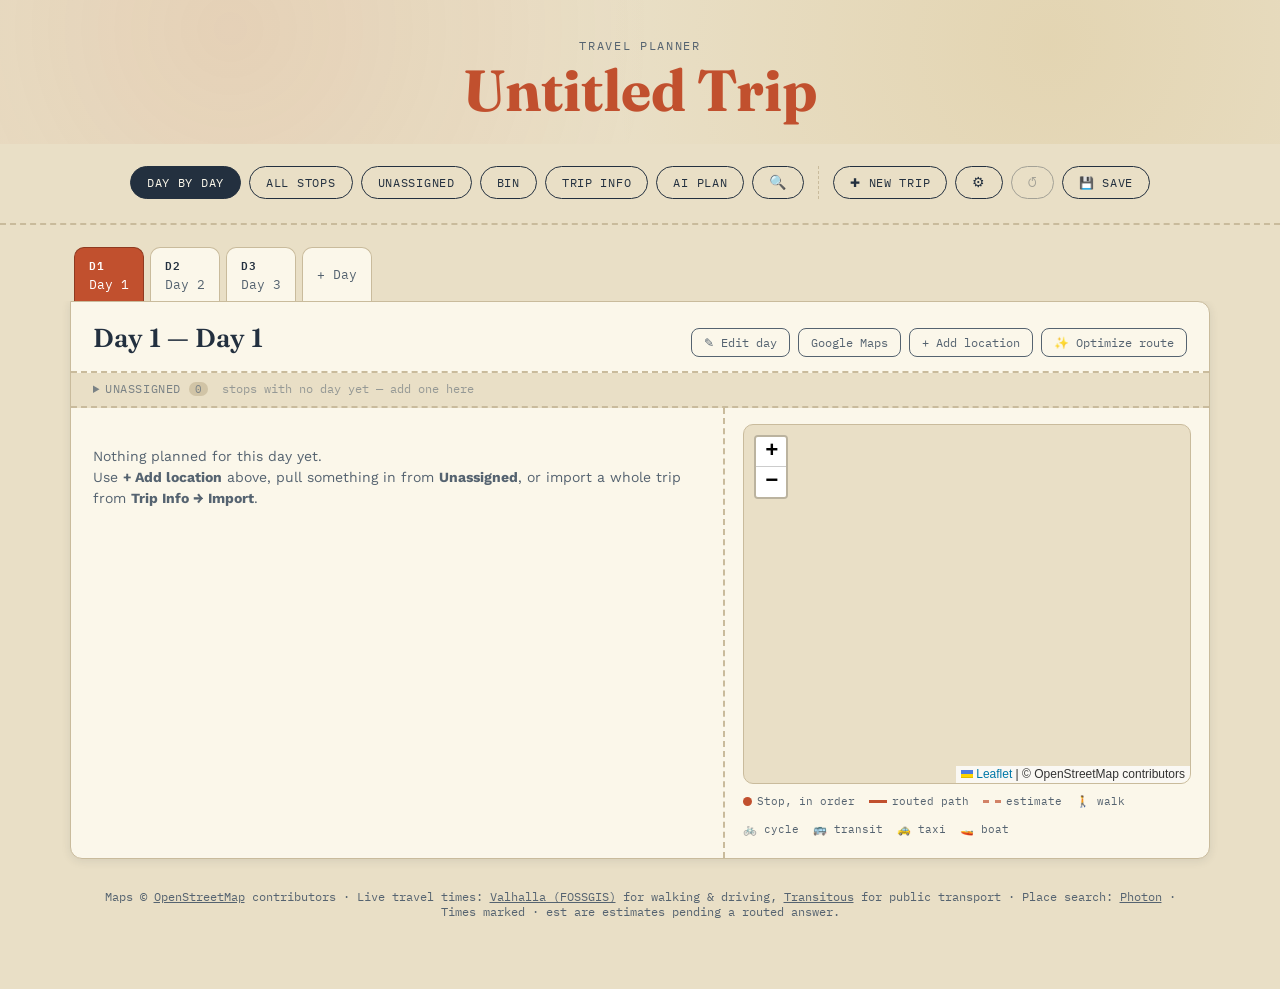
==== index.html @ 4baafd1c "Float Save and close over the form instead of in a bar of their own A header row cost ~65px of a pho" ====
<!DOCTYPE html>
<html lang="en" data-theme="parchment">
<head>
<meta charset="UTF-8">
<meta name="viewport" content="width=device-width, initial-scale=1.0, viewport-fit=cover">
<title>Travel Planner</title>
<link rel="preconnect" href="https://fonts.googleapis.com">
<link rel="preconnect" href="https://fonts.gstatic.com" crossorigin>
<!-- Opening a share link runs three round-trips in sequence before the trip
     can be drawn — the Firebase SDK modules, anonymous sign-in, then the
     first snapshot. Warming the handshakes shortens all three. -->
<link rel="preconnect" href="https://www.gstatic.com" crossorigin>
<link rel="preconnect" href="https://identitytoolkit.googleapis.com" crossorigin>
<link rel="preconnect" href="https://firestore.googleapis.com" crossorigin>
<link href="https://fonts.googleapis.com/css2?family=Fraunces:opsz,wght@9..144,400;9..144,600;9..144,700&family=Work+Sans:wght@400;500;600&family=IBM+Plex+Mono:wght@400;500&display=swap" rel="stylesheet">
<link rel="stylesheet" href="vendor/leaflet/leaflet.css" />
<link rel="stylesheet" href="css/main.css" />
<script src="vendor/leaflet/leaflet.js"></script>
</head>
<body>

<header class="hero">
  <div class="eyebrow">Travel Planner</div>
  <h1 class="title" id="trip-title" title="Click to edit trip settings"></h1>
  <p class="hero-sub" id="trip-subtitle"></p>
  <div class="hero-hotels" id="hero-hotels"></div>
</header>

<!-- Navigation lives OUTSIDE the hero: position:sticky can't escape its
     parent, so inside the header the mobile bar could only ever stick for
     the hero's bottom padding. Out here it sticks for real.
     Desktop: one row — view tabs, then a quieter icon-only actions cluster.
     Mobile: .tl-views becomes a fixed bottom tab bar (Days/Stops/Search/
     Info/More), .tl-actions a slim sticky top bar. Bin, Unassigned and
     AI Plan fold into the More sheet via the mnav-* proxy buttons.
     save-share-btn and cloud-chip keep plain text nodes — renderCloudUI
     rewrites their textContent, so they must never gain child spans. -->
<div class="toplinks">
  <nav class="tl-views" aria-label="Views">
    <button id="btn-view-days" class="active"><span class="ico" aria-hidden="true">🗓</span><span class="lbl">Day by Day</span><span class="lbl-s">Days</span></button>
    <button id="btn-view-all"><span class="ico" aria-hidden="true">📍</span><span class="lbl">All Stops</span><span class="lbl-s">Stops</span></button>
    <button id="btn-view-optional" class="ovf">Unassigned</button>
    <button id="btn-view-bin" class="ovf">Bin</button>
    <button id="btn-view-info"><span class="ico" aria-hidden="true">ℹ️</span><span class="lbl">Trip Info</span><span class="lbl-s">Info</span></button>
    <button id="btn-view-ai" class="ovf">AI Plan</button>
    <button id="btn-search" title="Search the itinerary (press /)"><span class="ico" aria-hidden="true">🔍</span><span class="lbl">Search</span><span class="lbl-s">Search</span></button>
    <button id="btn-more" aria-expanded="false" aria-controls="more-sheet" title="More"><span class="ico" aria-hidden="true">⋯</span><span class="lbl-s">More</span></button>
  </nav>
  <div class="tl-actions">
    <button id="btn-new-trip" title="Open a blank trip in a new tab — this one stays exactly as it is">✚ New trip</button>
    <button id="btn-settings" title="Trip settings"><span class="ico" aria-hidden="true">⚙</span><span class="lbl">Settings</span></button>
    <button id="undo-btn" title="Undo last change" disabled><span class="ico" aria-hidden="true">↺</span><span class="lbl">Undo</span></button>
    <button id="save-share-btn" title="Save this trip to the cloud and get a shareable link">💾 Save</button>
    <button id="cloud-chip" class="hidden" title="Sync status — opens Trip Info">● Shared</button>
  </div>
</div>

<!-- Mobile "More" sheet: proxy rows for the views folded out of the bottom
     bar. Rows just call setView; active state comes from html[data-view]. -->
<div id="more-sheet" hidden>
  <div class="sheet-backdrop" id="more-backdrop"></div>
  <div class="sheet-panel" role="group" aria-label="More views">
    <button id="mnav-optional">🎒 Unassigned</button>
    <button id="mnav-bin">🗑 Bin</button>
    <button id="mnav-ai">✨ AI Plan</button>
    <button id="mnav-new-trip" class="sheet-divider" title="Open a blank trip in a new tab — this one stays exactly as it is">✚ New trip</button>
  </div>
</div>

<div class="wrap">

  <!-- Stands in for the itinerary while a share link's trip is still coming
       down from Firestore (see app.js). Without it the page would spend that
       time showing a blank "Untitled Trip", which reads as a broken link
       rather than as loading. -->
  <div id="trip-loading" role="status" aria-live="polite">
    <span class="spin" aria-hidden="true">◌</span>
    <span>Opening the shared trip…</span>
  </div>

  <section id="view-days">
    <!-- The strip scrolls sideways when a trip outgrows the row. The native
         scrollbar is hidden and replaced by the two arrows + edge fades, which
         only appear (see .can-prev/.can-next) when there is more to reach. -->
    <div class="daytabs-wrap" id="daytabs-wrap">
      <button type="button" class="daytabs-nav prev" id="daytabs-prev" aria-label="Show earlier days" tabindex="-1">‹</button>
      <div class="daytabs" id="daytabs"></div>
      <button type="button" class="daytabs-nav next" id="daytabs-next" aria-label="Show later days" tabindex="-1">›</button>
    </div>
    <div class="daypanel" id="daypanel"></div>
  </section>

  <section id="view-all" class="hidden">
    <div class="daypanel viewpanel">
      <div class="daypanel-head">
        <h2>All Stops</h2>
        <div class="group-controls">
          <label class="group-label">Plan as
            <input type="number" id="group-days" min="1" max="60" value="3"> days
          </label>
          <label class="group-label check"><input type="checkbox" id="group-include-optional"> include Unassigned</label>
          <button class="reset-btn" id="group-btn" title="Group stops by proximity and what realistically fits each day, then preview the result before accepting">✨ Auto-plan</button>
          <button class="reset-btn" id="map-preview-btn" title="See every day's current route on a mini map, side by side">🗺 Day maps</button>
          <button class="reset-btn" id="all-add-btn">+ Add location</button>
        </div>
      </div>
      <div id="all-list" class="bin-list"></div>
    </div>
  </section>

  <section id="view-optional" class="hidden">
    <div class="daypanel viewpanel">
      <div class="daypanel-head">
        <h2>Unassigned</h2>
        <span class="head-hint">Stops with no day yet — drag or add them where they fit</span>
        <button class="reset-btn" id="add-optional-btn">+ Add unassigned stop</button>
      </div>
      <div id="optional-list" class="bin-list"></div>
    </div>
  </section>

  <section id="view-bin" class="hidden">
    <div class="daypanel viewpanel">
      <div class="daypanel-head"><h2>Bin</h2></div>
      <div id="bin-list" class="bin-list"></div>
    </div>
  </section>

  <section id="view-info" class="hidden">
    <div class="daypanel viewpanel">
      <div class="daypanel-head"><h2>Trip Info</h2></div>
      <div class="infogrid" id="infogrid"></div>
    </div>
  </section>

  <section id="view-ai" class="hidden">
    <div class="daypanel viewpanel">
      <div class="daypanel-head">
        <h2>AI Plan</h2>
        <span class="head-hint">Have an AI write or rework the trip, then import it — and export what you have</span>
      </div>
      <div class="infogrid" id="aigrid"></div>
    </div>
  </section>

  <footer id="page-footer"></footer>
</div>

<!-- Location detail modal -->
<div class="modal-overlay" id="modal-overlay">
  <div class="modal-box" id="modal-box">
    <button class="modal-close" id="modal-close" aria-label="Close">✕</button>
    <div class="modal-photo" id="modal-photo"></div>
    <div class="modal-content">
      <div class="modal-time-row" id="modal-time-row"></div>
      <h3 class="modal-title" id="modal-title"></h3>
      <div class="modal-tags" id="modal-tags"></div>
      <!-- What you came here to do sits in reach, under the title — the
           description reads below it. Labels and icons are filled in by
           openModal / paintModalDone / paintModalHide. -->
      <div class="modal-actions">
        <button class="reset-btn ico-btn" id="modal-done" aria-pressed="false"></button>
        <button class="reset-btn ico-btn" id="modal-hide" aria-pressed="false"></button>
        <button class="reset-btn ico-btn" id="modal-edit"></button>
        <button class="reset-btn ico-btn" id="modal-bin"></button>
      </div>
      <p class="modal-text" id="modal-text"></p>
      <label class="modal-notes-label" for="modal-notes">Notes</label>
      <textarea id="modal-notes" class="modal-notes" rows="3" placeholder="Quick notes for this stop — booking refs, must-try dishes, who wanted to come here…"></textarea>
    </div>
  </div>
</div>

<!-- Add / edit location modal -->
<div class="modal-overlay" id="add-location-overlay">
  <div class="modal-box">
    <!-- Save rides at the top with the close button rather than at the foot of
         a long form: on a phone the form scrolls well past a screen, and the
         way out shouldn't be one of them. The pair floats over the fields
         rather than sitting in a bar, which would cost a strip of screen the
         form needs. The `form` attribute keeps it a real submit button for the
         form below it, Enter-to-submit included. -->
    <div class="modal-float-actions">
      <button type="submit" form="add-location-form" class="reset-btn" id="al-submit">Add</button>
      <button class="modal-close" id="add-location-close" aria-label="Close">✕</button>
    </div>
    <div class="modal-content">
      <h3 class="modal-title" id="al-heading">Add a location</h3>
      <form id="add-location-form" class="add-location-form">
        <input type="hidden" id="al-editing" value="">
        <label>Name<input type="text" id="al-name" required></label>
        <label>Day<select id="al-day"></select></label>
        <label>Category<select id="al-cat"></select></label>
        <label>Duration (minutes)<input type="number" id="al-dur" value="60" min="5" step="5" required></label>
        <label>Fixed start time (optional — flight landing, train departure, timed entry)<input type="time" id="al-fixed"></label>
        <p class="al-coords-status" id="al-coords-status">No coordinates yet — pick a search suggestion above, or <button type="button" class="linklike" id="al-coords-toggle">enter them manually</button>.</p>
        <div id="al-coords-wrap" class="hidden">
          <div class="al-coords">
            <label>Latitude<input type="text" id="al-lat" placeholder="e.g. 41.8986"></label>
            <label>Longitude<input type="text" id="al-lng" placeholder="e.g. 12.4769"></label>
          </div>
          <p class="al-hint">Right-click a spot on any online map and copy the coordinates. Without them the stop still works, but won't appear on the map or in travel times.</p>
        </div>
        <div id="al-end-wrap" class="hidden">
          <label>Ends at (search)<input type="text" id="al-end-search" placeholder="Search the arrival station / end point…"></label>
          <div class="al-coords">
            <label>End latitude<input type="text" id="al-endlat"></label>
            <label>End longitude<input type="text" id="al-endlng"></label>
          </div>
          <p class="al-hint">A hike, train, flight or boat can run point-to-point: the main location is where it departs
            (trailhead, station, airport), this is where it arrives. The commute to the departure point is computed like
            any other leg, the duration is the leg itself, and the day continues from here. Leave blank when only one
            point matters (a loop walk, the flight in on arrival day).</p>
        </div>
        <label>Short description<textarea id="al-desc" rows="2"></textarea></label>
        <label>Longer history/trivia (shown in the popup)<textarea id="al-detail" rows="3"></textarea></label>
        <label>Notes<textarea id="al-notes" rows="2"></textarea></label>
        <label>Photo URL<input type="text" id="al-img" placeholder="https://…"></label>
        <p class="al-hint">A direct link to an image file. A Wikimedia Commons <i>File:</i> page link works too — it's converted automatically. If a photo can't be loaded, the stop just shows its category icon.</p>
        <label>Tags (comma-separated)<input type="text" id="al-tags" placeholder="e.g. rainy-day, with kids"></label>
      </form>
    </div>
  </div>
</div>

<!-- Day edit modal -->
<div class="modal-overlay" id="day-edit-overlay">
  <div class="modal-box">
    <button class="modal-close" id="day-edit-close" aria-label="Close">✕</button>
    <div class="modal-content">
      <h3 class="modal-title">Edit day</h3>
      <form id="day-edit-form" class="add-location-form">
        <input type="hidden" id="de-index" value="">
        <label>Title<input type="text" id="de-title" required></label>
        <label>Start time<input type="time" id="de-start" required></label>
        <label>Start hotel — where the day begins<select id="de-start-hotel"></select></label>
        <label>End hotel — where this night is spent<select id="de-end-hotel"></select></label>
        <p class="al-hint">Most days start and end at the same hotel. An arrival day often has no start hotel, a
          departure day no end hotel, and a hotel-change day one of each — the schedule adds the travel legs to match.</p>
        <label>Day colour</label>
        <div class="day-color-row" id="de-color-row" role="radiogroup" aria-label="Day colour"></div>
        <p class="al-hint">Give days in different cities or areas their own colour — the day's tab, pins, routes and highlights all follow it.</p>
        <label>Position in the trip</label>
        <div class="cloud-btn-row">
          <button type="button" class="reset-btn" id="de-earlier">← Move earlier</button>
          <button type="button" class="reset-btn" id="de-later">Move later →</button>
        </div>
        <p class="al-hint">Days can also be dragged straight into place on the Day by Day tab strip.</p>
        <button type="submit" class="reset-btn">Save day</button>
        <button type="button" class="reset-btn danger" id="de-delete">Delete this day (stops go to the bin)</button>
      </form>
    </div>
  </div>
</div>

<!-- Hotel edit modal -->
<div class="modal-overlay" id="hotel-edit-overlay">
  <div class="modal-box">
    <button class="modal-close" id="hotel-edit-close" aria-label="Close">✕</button>
    <div class="modal-content">
      <h3 class="modal-title" id="he-heading">Add a hotel</h3>
      <form id="hotel-edit-form" class="add-location-form">
        <input type="hidden" id="he-editing" value="">
        <label>Name<input type="text" id="he-name" required></label>
        <div class="al-coords">
          <label>Latitude<input type="text" id="he-lat" placeholder="e.g. 41.9053"></label>
          <label>Longitude<input type="text" id="he-lng" placeholder="e.g. 12.4886"></label>
        </div>
        <label>Getting to/from it
          <select id="he-mode">
            <option value="walk">Normal (walk / street network)</option>
            <option value="boat">Boat shuttle only (island resort etc.)</option>
          </select>
        </label>
        <label>Photo URL<input type="text" id="he-img" placeholder="https://…"></label>
        <label>Description<textarea id="he-desc" rows="2"></textarea></label>
        <button type="submit" class="reset-btn">Save hotel</button>
      </form>
    </div>
  </div>
</div>

<!-- Day-maps preview modal: auto-plan proposals and current-route previews -->
<div class="modal-overlay" id="auto-plan-overlay">
  <div class="modal-box ap-box">
    <button class="modal-close" id="auto-plan-close" aria-label="Close">✕</button>
    <div class="modal-content">
      <h3 class="modal-title" id="ap-title">Auto-plan preview</h3>
      <p class="ap-sub" id="ap-sub"></p>
      <div id="ap-days" class="ap-days"></div>
      <div class="modal-actions ap-actions">
        <button class="reset-btn" id="ap-accept">✓ Accept this plan</button>
        <button class="reset-btn" id="ap-cancel">Keep my current plan</button>
      </div>
    </div>
  </div>
</div>

<!-- Google Maps route picker: choose which of the day's points to navigate between -->
<div class="modal-overlay" id="gmaps-overlay">
  <div class="modal-box">
    <button class="modal-close" id="gmaps-close" aria-label="Close">✕</button>
    <div class="modal-content">
      <h3 class="modal-title" id="gmaps-heading">Open in Google Maps</h3>
      <p class="ap-sub">Tick the stops to navigate between — they're used in the order shown.</p>
      <div class="gmaps-tools">
        <button type="button" class="reset-btn" id="gmaps-all">☑ Select all</button>
        <button type="button" class="reset-btn" id="gmaps-none">☐ Select none</button>
        <span class="gmaps-count" id="gmaps-count"></span>
      </div>
      <div id="gmaps-list" class="gmaps-list"></div>
      <p class="al-hint" id="gmaps-note"></p>
      <div class="modal-actions">
        <button class="reset-btn" id="gmaps-open">Open in Google Maps</button>
      </div>
    </div>
  </div>
</div>

<!-- Offline export modal: build the take-it-with-you HTML file -->
<div class="modal-overlay" id="offline-overlay">
  <div class="modal-box">
    <button class="modal-close" id="offline-close" aria-label="Close">✕</button>
    <div class="modal-content">
      <h3 class="modal-title">Take this trip offline</h3>
      <p class="ap-sub">One HTML file holding the whole itinerary — every day, time, travel leg, note, photo and
        coordinate, plus a route sketch per day. It loads nothing from the internet, so it opens on a phone in a
        plane, a tunnel, or a country where the data is switched off.</p>
      <div class="off-opts" id="off-opts">
        <label class="off-opt"><input type="checkbox" id="off-photos" checked>
          <span><b>Include photos</b><span class="al-hint">Downloaded and packed into the file, shrunk to phone
            size. Makes it much bigger, and needs a connection right now. Without this, photos only show when
            you have signal.</span></span></label>
        <label class="off-opt"><input type="checkbox" id="off-maps" checked>
          <span><b>Include route sketches</b><span class="al-hint">A small tile-free map per day — your routes and
            numbered stops, drawn from the plan itself.</span></span></label>
        <label class="off-opt" id="off-optional-row"><input type="checkbox" id="off-optional" checked>
          <span><b>Include unassigned stops</b><span class="al-hint">The ideas with no day of their own.</span></span></label>
        <label class="off-opt hidden" id="off-link-row"><input type="checkbox" id="off-link" checked>
          <span><b>Link back to the live plan</b><span class="al-hint">Adds this trip's share link to the file's
            footer. Anyone you send the file to can then edit the live trip.</span></span></label>
      </div>
      <p class="off-status" id="off-status"></p>
      <div class="modal-actions">
        <button class="reset-btn" id="off-build">⬇ Build the offline copy</button>
      </div>
      <p class="al-hint">Keep it on the phone: iPhone → open once in Safari, then Share → Add to Home Screen (or
        leave it in Files). Android → keep it in Downloads and open with Chrome. It can be messaged or airdropped
        to whoever is travelling with you — it needs nothing else to work.</p>
    </div>
  </div>
</div>

<!-- Search modal -->
<div class="modal-overlay" id="search-overlay">
  <div class="modal-box search-box">
    <button class="modal-close" id="search-close" aria-label="Close">✕</button>
    <div class="modal-content">
      <h3 class="modal-title">Search the itinerary</h3>
      <input type="text" id="search-input" class="search-input" placeholder="Name, description, notes, tags…" autocomplete="off">
      <div id="search-results" class="search-results"></div>
    </div>
  </div>
</div>

<!-- Trip settings modal -->
<div class="modal-overlay" id="settings-overlay">
  <div class="modal-box">
    <button class="modal-close" id="settings-close" aria-label="Close">✕</button>
    <div class="modal-content">
      <h3 class="modal-title">Trip settings</h3>
      <form id="settings-form" class="add-location-form">
        <label>Trip name<input type="text" id="st-name" required></label>
        <label>Subtitle<textarea id="st-subtitle" rows="2"></textarea></label>
        <label>Number of days<input type="number" id="st-days" min="1" max="60" required></label>
        <label>Start date (optional — gives every day a real weekday)<input type="date" id="st-date"></label>
        <label>Color scheme</label>
        <div class="theme-picker" id="theme-picker"></div>
        <button type="submit" class="reset-btn">Save settings</button>
      </form>
      <div class="settings-tools">
        <h3 class="modal-subhead">Whole-trip tools</h3>
        <button class="reset-btn" id="st-distribute" title="Group stops by proximity and what realistically fits each day, with a preview before anything changes">✨ Auto-plan the trip…</button>
        <button class="reset-btn danger" id="st-clear">Start a new blank trip</button>
      </div>
    </div>
  </div>
</div>

<script type="module" src="js/app.js"></script>
</body>
</html>
---- vendor/leaflet/leaflet.css ----
/* required styles */

.leaflet-pane,
.leaflet-tile,
.leaflet-marker-icon,
.leaflet-marker-shadow,
.leaflet-tile-container,
.leaflet-pane > svg,
.leaflet-pane > canvas,
.leaflet-zoom-box,
.leaflet-image-layer,
.leaflet-layer {
	position: absolute;
	left: 0;
	top: 0;
	}
.leaflet-container {
	overflow: hidden;
	}
.leaflet-tile,
.leaflet-marker-icon,
.leaflet-marker-shadow {
	-webkit-user-select: none;
	   -moz-user-select: none;
	        user-select: none;
	  -webkit-user-drag: none;
	}
/* Prevents IE11 from highlighting tiles in blue */
.leaflet-tile::selection {
	background: transparent;
}
/* Safari renders non-retina tile on retina better with this, but Chrome is worse */
.leaflet-safari .leaflet-tile {
	image-rendering: -webkit-optimize-contrast;
	}
/* hack that prevents hw layers "stretching" when loading new tiles */
.leaflet-safari .leaflet-tile-container {
	width: 1600px;
	height: 1600px;
	-webkit-transform-origin: 0 0;
	}
.leaflet-marker-icon,
.leaflet-marker-shadow {
	display: block;
	}
/* .leaflet-container svg: reset svg max-width decleration shipped in Joomla! (joomla.org) 3.x */
/* .leaflet-container img: map is broken in FF if you have max-width: 100% on tiles */
.leaflet-container .leaflet-overlay-pane svg {
	max-width: none !important;
	max-height: none !important;
	}
.leaflet-container .leaflet-marker-pane img,
.leaflet-container .leaflet-shadow-pane img,
.leaflet-container .leaflet-tile-pane img,
.leaflet-container img.leaflet-image-layer,
.leaflet-container .leaflet-tile {
	max-width: none !important;
	max-height: none !important;
	width: auto;
	padding: 0;
	}

.leaflet-container img.leaflet-tile {
	/* See: https://bugs.chromium.org/p/chromium/issues/detail?id=600120 */
	mix-blend-mode: plus-lighter;
}

.leaflet-container.leaflet-touch-zoom {
	-ms-touch-action: pan-x pan-y;
	touch-action: pan-x pan-y;
	}
.leaflet-container.leaflet-touch-drag {
	-ms-touch-action: pinch-zoom;
	/* Fallback for FF which doesn't support pinch-zoom */
	touch-action: none;
	touch-action: pinch-zoom;
}
.leaflet-container.leaflet-touch-drag.leaflet-touch-zoom {
	-ms-touch-action: none;
	touch-action: none;
}
.leaflet-container {
	-webkit-tap-highlight-color: transparent;
}
.leaflet-container a {
	-webkit-tap-highlight-color: rgba(51, 181, 229, 0.4);
}
.leaflet-tile {
	filter: inherit;
	visibility: hidden;
	}
.leaflet-tile-loaded {
	visibility: inherit;
	}
.leaflet-zoom-box {
	width: 0;
	height: 0;
	-moz-box-sizing: border-box;
	     box-sizing: border-box;
	z-index: 800;
	}
/* workaround for https://bugzilla.mozilla.org/show_bug.cgi?id=888319 */
.leaflet-overlay-pane svg {
	-moz-user-select: none;
	}

.leaflet-pane         { z-index: 400; }

.leaflet-tile-pane    { z-index: 200; }
.leaflet-overlay-pane { z-index: 400; }
.leaflet-shadow-pane  { z-index: 500; }
.leaflet-marker-pane  { z-index: 600; }
.leaflet-tooltip-pane   { z-index: 650; }
.leaflet-popup-pane   { z-index: 700; }

.leaflet-map-pane canvas { z-index: 100; }
.leaflet-map-pane svg    { z-index: 200; }

.leaflet-vml-shape {
	width: 1px;
	height: 1px;
	}
.lvml {
	behavior: url(#default#VML);
	display: inline-block;
	position: absolute;
	}


/* control positioning */

.leaflet-control {
	position: relative;
	z-index: 800;
	pointer-events: visiblePainted; /* IE 9-10 doesn't have auto */
	pointer-events: auto;
	}
.leaflet-top,
.leaflet-bottom {
	position: absolute;
	z-index: 1000;
	pointer-events: none;
	}
.leaflet-top {
	top: 0;
	}
.leaflet-right {
	right: 0;
	}
.leaflet-bottom {
	bottom: 0;
	}
.leaflet-left {
	left: 0;
	}
.leaflet-control {
	float: left;
	clear: both;
	}
.leaflet-right .leaflet-control {
	float: right;
	}
.leaflet-top .leaflet-control {
	margin-top: 10px;
	}
.leaflet-bottom .leaflet-control {
	margin-bottom: 10px;
	}
.leaflet-left .leaflet-control {
	margin-left: 10px;
	}
.leaflet-right .leaflet-control {
	margin-right: 10px;
	}


/* zoom and fade animations */

.leaflet-fade-anim .leaflet-popup {
	opacity: 0;
	-webkit-transition: opacity 0.2s linear;
	   -moz-transition: opacity 0.2s linear;
	        transition: opacity 0.2s linear;
	}
.leaflet-fade-anim .leaflet-map-pane .leaflet-popup {
	opacity: 1;
	}
.leaflet-zoom-animated {
	-webkit-transform-origin: 0 0;
	    -ms-transform-origin: 0 0;
	        transform-origin: 0 0;
	}
svg.leaflet-zoom-animated {
	will-change: transform;
}

.leaflet-zoom-anim .leaflet-zoom-animated {
	-webkit-transition: -webkit-transform 0.25s cubic-bezier(0,0,0.25,1);
	   -moz-transition:    -moz-transform 0.25s cubic-bezier(0,0,0.25,1);
	        transition:         transform 0.25s cubic-bezier(0,0,0.25,1);
	}
.leaflet-zoom-anim .leaflet-tile,
.leaflet-pan-anim .leaflet-tile {
	-webkit-transition: none;
	   -moz-transition: none;
	        transition: none;
	}

.leaflet-zoom-anim .leaflet-zoom-hide {
	visibility: hidden;
	}


/* cursors */

.leaflet-interactive {
	cursor: pointer;
	}
.leaflet-grab {
	cursor: -webkit-grab;
	cursor:    -moz-grab;
	cursor:         grab;
	}
.leaflet-crosshair,
.leaflet-crosshair .leaflet-interactive {
	cursor: crosshair;
	}
.leaflet-popup-pane,
.leaflet-control {
	cursor: auto;
	}
.leaflet-dragging .leaflet-grab,
.leaflet-dragging .leaflet-grab .leaflet-interactive,
.leaflet-dragging .leaflet-marker-draggable {
	cursor: move;
	cursor: -webkit-grabbing;
	cursor:    -moz-grabbing;
	cursor:         grabbing;
	}

/* marker & overlays interactivity */
.leaflet-marker-icon,
.leaflet-marker-shadow,
.leaflet-image-layer,
.leaflet-pane > svg path,
.leaflet-tile-container {
	pointer-events: none;
	}

.leaflet-marker-icon.leaflet-interactive,
.leaflet-image-layer.leaflet-interactive,
.leaflet-pane > svg path.leaflet-interactive,
svg.leaflet-image-layer.leaflet-interactive path {
	pointer-events: visiblePainted; /* IE 9-10 doesn't have auto */
	pointer-events: auto;
	}

/* visual tweaks */

.leaflet-container {
	background: #ddd;
	outline-offset: 1px;
	}
.leaflet-container a {
	color: #0078A8;
	}
.leaflet-zoom-box {
	border: 2px dotted #38f;
	background: rgba(255,255,255,0.5);
	}


/* general typography */
.leaflet-container {
	font-family: "Helvetica Neue", Arial, Helvetica, sans-serif;
	font-size: 12px;
	font-size: 0.75rem;
	line-height: 1.5;
	}


/* general toolbar styles */

.leaflet-bar {
	box-shadow: 0 1px 5px rgba(0,0,0,0.65);
	border-radius: 4px;
	}
.leaflet-bar a {
	background-color: #fff;
	border-bottom: 1px solid #ccc;
	width: 26px;
	height: 26px;
	line-height: 26px;
	display: block;
	text-align: center;
	text-decoration: none;
	color: black;
	}
.leaflet-bar a,
.leaflet-control-layers-toggle {
	background-position: 50% 50%;
	background-repeat: no-repeat;
	display: block;
	}
.leaflet-bar a:hover,
.leaflet-bar a:focus {
	background-color: #f4f4f4;
	}
.leaflet-bar a:first-child {
	border-top-left-radius: 4px;
	border-top-right-radius: 4px;
	}
.leaflet-bar a:last-child {
	border-bottom-left-radius: 4px;
	border-bottom-right-radius: 4px;
	border-bottom: none;
	}
.leaflet-bar a.leaflet-disabled {
	cursor: default;
	background-color: #f4f4f4;
	color: #bbb;
	}

.leaflet-touch .leaflet-bar a {
	width: 30px;
	height: 30px;
	line-height: 30px;
	}
.leaflet-touch .leaflet-bar a:first-child {
	border-top-left-radius: 2px;
	border-top-right-radius: 2px;
	}
.leaflet-touch .leaflet-bar a:last-child {
	border-bottom-left-radius: 2px;
	border-bottom-right-radius: 2px;
	}

/* zoom control */

.leaflet-control-zoom-in,
.leaflet-control-zoom-out {
	font: bold 18px 'Lucida Console', Monaco, monospace;
	text-indent: 1px;
	}

.leaflet-touch .leaflet-control-zoom-in, .leaflet-touch .leaflet-control-zoom-out  {
	font-size: 22px;
	}


/* layers control */

.leaflet-control-layers {
	box-shadow: 0 1px 5px rgba(0,0,0,0.4);
	background: #fff;
	border-radius: 5px;
	}
.leaflet-control-layers-toggle {
	background-image: url(images/layers.png);
	width: 36px;
	height: 36px;
	}
.leaflet-retina .leaflet-control-layers-toggle {
	background-image: url(images/layers-2x.png);
	background-size: 26px 26px;
	}
.leaflet-touch .leaflet-control-layers-toggle {
	width: 44px;
	height: 44px;
	}
.leaflet-control-layers .leaflet-control-layers-list,
.leaflet-control-layers-expanded .leaflet-control-layers-toggle {
	display: none;
	}
.leaflet-control-layers-expanded .leaflet-control-layers-list {
	display: block;
	position: relative;
	}
.leaflet-control-layers-expanded {
	padding: 6px 10px 6px 6px;
	color: #333;
	background: #fff;
	}
.leaflet-control-layers-scrollbar {
	overflow-y: scroll;
	overflow-x: hidden;
	padding-right: 5px;
	}
.leaflet-control-layers-selector {
	margin-top: 2px;
	position: relative;
	top: 1px;
	}
.leaflet-control-layers label {
	display: block;
	font-size: 13px;
	font-size: 1.08333em;
	}
.leaflet-control-layers-separator {
	height: 0;
	border-top: 1px solid #ddd;
	margin: 5px -10px 5px -6px;
	}

/* Default icon URLs */
.leaflet-default-icon-path { /* used only in path-guessing heuristic, see L.Icon.Default */
	background-image: url(images/marker-icon.png);
	}


/* attribution and scale controls */

.leaflet-container .leaflet-control-attribution {
	background: #fff;
	background: rgba(255, 255, 255, 0.8);
	margin: 0;
	}
.leaflet-control-attribution,
.leaflet-control-scale-line {
	padding: 0 5px;
	color: #333;
	line-height: 1.4;
	}
.leaflet-control-attribution a {
	text-decoration: none;
	}
.leaflet-control-attribution a:hover,
.leaflet-control-attribution a:focus {
	text-decoration: underline;
	}
.leaflet-attribution-flag {
	display: inline !important;
	vertical-align: baseline !important;
	width: 1em;
	height: 0.6669em;
	}
.leaflet-left .leaflet-control-scale {
	margin-left: 5px;
	}
.leaflet-bottom .leaflet-control-scale {
	margin-bottom: 5px;
	}
.leaflet-control-scale-line {
	border: 2px solid #777;
	border-top: none;
	line-height: 1.1;
	padding: 2px 5px 1px;
	white-space: nowrap;
	-moz-box-sizing: border-box;
	     box-sizing: border-box;
	background: rgba(255, 255, 255, 0.8);
	text-shadow: 1px 1px #fff;
	}
.leaflet-control-scale-line:not(:first-child) {
	border-top: 2px solid #777;
	border-bottom: none;
	margin-top: -2px;
	}
.leaflet-control-scale-line:not(:first-child):not(:last-child) {
	border-bottom: 2px solid #777;
	}

.leaflet-touch .leaflet-control-attribution,
.leaflet-touch .leaflet-control-layers,
.leaflet-touch .leaflet-bar {
	box-shadow: none;
	}
.leaflet-touch .leaflet-control-layers,
.leaflet-touch .leaflet-bar {
	border: 2px solid rgba(0,0,0,0.2);
	background-clip: padding-box;
	}


/* popup */

.leaflet-popup {
	position: absolute;
	text-align: center;
	margin-bottom: 20px;
	}
.leaflet-popup-content-wrapper {
	padding: 1px;
	text-align: left;
	border-radius: 12px;
	}
.leaflet-popup-content {
	margin: 13px 24px 13px 20px;
	line-height: 1.3;
	font-size: 13px;
	font-size: 1.08333em;
	min-height: 1px;
	}
.leaflet-popup-content p {
	margin: 17px 0;
	margin: 1.3em 0;
	}
.leaflet-popup-tip-container {
	width: 40px;
	height: 20px;
	position: absolute;
	left: 50%;
	margin-top: -1px;
	margin-left: -20px;
	overflow: hidden;
	pointer-events: none;
	}
.leaflet-popup-tip {
	width: 17px;
	height: 17px;
	padding: 1px;

	margin: -10px auto 0;
	pointer-events: auto;

	-webkit-transform: rotate(45deg);
	   -moz-transform: rotate(45deg);
	    -ms-transform: rotate(45deg);
	        transform: rotate(45deg);
	}
.leaflet-popup-content-wrapper,
.leaflet-popup-tip {
	background: white;
	color: #333;
	box-shadow: 0 3px 14px rgba(0,0,0,0.4);
	}
.leaflet-container a.leaflet-popup-close-button {
	position: absolute;
	top: 0;
	right: 0;
	border: none;
	text-align: center;
	width: 24px;
	height: 24px;
	font: 16px/24px Tahoma, Verdana, sans-serif;
	color: #757575;
	text-decoration: none;
	background: transparent;
	}
.leaflet-container a.leaflet-popup-close-button:hover,
.leaflet-container a.leaflet-popup-close-button:focus {
	color: #585858;
	}
.leaflet-popup-scrolled {
	overflow: auto;
	}

.leaflet-oldie .leaflet-popup-content-wrapper {
	-ms-zoom: 1;
	}
.leaflet-oldie .leaflet-popup-tip {
	width: 24px;
	margin: 0 auto;

	-ms-filter: "progid:DXImageTransform.Microsoft.Matrix(M11=0.70710678, M12=0.70710678, M21=-0.70710678, M22=0.70710678)";
	filter: progid:DXImageTransform.Microsoft.Matrix(M11=0.70710678, M12=0.70710678, M21=-0.70710678, M22=0.70710678);
	}

.leaflet-oldie .leaflet-control-zoom,
.leaflet-oldie .leaflet-control-layers,
.leaflet-oldie .leaflet-popup-content-wrapper,
.leaflet-oldie .leaflet-popup-tip {
	border: 1px solid #999;
	}


/* div icon */

.leaflet-div-icon {
	background: #fff;
	border: 1px solid #666;
	}


/* Tooltip */
/* Base styles for the element that has a tooltip */
.leaflet-tooltip {
	position: absolute;
	padding: 6px;
	background-color: #fff;
	border: 1px solid #fff;
	border-radius: 3px;
	color: #222;
	white-space: nowrap;
	-webkit-user-select: none;
	-moz-user-select: none;
	-ms-user-select: none;
	user-select: none;
	pointer-events: none;
	box-shadow: 0 1px 3px rgba(0,0,0,0.4);
	}
.leaflet-tooltip.leaflet-interactive {
	cursor: pointer;
	pointer-events: auto;
	}
.leaflet-tooltip-top:before,
.leaflet-tooltip-bottom:before,
.leaflet-tooltip-left:before,
.leaflet-tooltip-right:before {
	position: absolute;
	pointer-events: none;
	border: 6px solid transparent;
	background: transparent;
	content: "";
	}

/* Directions */

.leaflet-tooltip-bottom {
	margin-top: 6px;
}
.leaflet-tooltip-top {
	margin-top: -6px;
}
.leaflet-tooltip-bottom:before,
.leaflet-tooltip-top:before {
	left: 50%;
	margin-left: -6px;
	}
.leaflet-tooltip-top:before {
	bottom: 0;
	margin-bottom: -12px;
	border-top-color: #fff;
	}
.leaflet-tooltip-bottom:before {
	top: 0;
	margin-top: -12px;
	margin-left: -6px;
	border-bottom-color: #fff;
	}
.leaflet-tooltip-left {
	margin-left: -6px;
}
.leaflet-tooltip-right {
	margin-left: 6px;
}
.leaflet-tooltip-left:before,
.leaflet-tooltip-right:before {
	top: 50%;
	margin-top: -6px;
	}
.leaflet-tooltip-left:before {
	right: 0;
	margin-right: -12px;
	border-left-color: #fff;
	}
.leaflet-tooltip-right:before {
	left: 0;
	margin-left: -12px;
	border-right-color: #fff;
	}

/* Printing */

@media print {
	/* Prevent printers from removing background-images of controls. */
	.leaflet-control {
		-webkit-print-color-adjust: exact;
		print-color-adjust: exact;
		}
	}
---- css/main.css ----
/* =========================================================
   TRAVEL PLANNER — design system
   Ported from the Rome & Venice itinerary and generalised:
   every color routes through theme variables so the whole
   site reskins from the data-theme attribute on <html>.
   ========================================================= */

:root, :root[data-theme="parchment"]{
  --paper: #E9DFC6;
  --paper-card: #FBF7EA;
  --card: #FFFFFF;
  --ink: #23303F;
  --ink-soft: #556370;
  --accent: #C1502E;
  --accent-dark: #8F3A20;
  --accent-tint: #F1D8C9;
  --gold: #B8891F;
  --line: #C9BB9C;
  --danger: #A33B34;
  --shadow: 0 2px 10px rgba(35,48,63,0.10);
}
:root[data-theme="lagoon"]{
  --paper: #DCE7E4;
  --paper-card: #F4F9F7;
  --card: #FFFFFF;
  --ink: #1E3338;
  --ink-soft: #52696E;
  --accent: #2E6E71;
  --accent-dark: #1E4A4D;
  --accent-tint: #D3E3E0;
  --gold: #B8891F;
  --line: #AFC6C0;
  --danger: #A33B34;
  --shadow: 0 2px 10px rgba(30,51,56,0.10);
}
:root[data-theme="terracotta"]{
  --paper: #F0E0CE;
  --paper-card: #FBF3E8;
  --card: #FFFFFF;
  --ink: #3A2A20;
  --ink-soft: #7A6454;
  --accent: #B85C38;
  --accent-dark: #8A4126;
  --accent-tint: #F2DACB;
  --gold: #C08A2E;
  --line: #D6C0A6;
  --danger: #A33B34;
  --shadow: 0 2px 10px rgba(58,42,32,0.10);
}
:root[data-theme="midnight"]{
  --paper: #161C24;
  --paper-card: #1F2833;
  --card: #273240;
  --ink: #E8E3D5;
  --ink-soft: #9AA6B1;
  --accent: #D98B5F;
  --accent-dark: #B96A3E;
  --accent-tint: #3A3129;
  --gold: #C9A24B;
  --line: #3A4654;
  --danger: #D06B62;
  --shadow: 0 2px 12px rgba(0,0,0,0.45);
}
:root[data-theme="field-notes"]{
  --paper: #F1EEE2;
  --paper-card: #FAF8EF;
  --card: #FFFFFF;
  --ink: #23281D;
  --ink-soft: #5D6353;
  --accent: #4A6B3A;
  --accent-dark: #34502A;
  --accent-tint: #DCE5D2;
  --gold: #A98A2F;
  --line: #C6C2A8;
  --danger: #A33B34;
  --shadow: 0 2px 10px rgba(35,40,29,0.10);
}

/* =========================================================
   PER-DAY COLOURS
   A day can adopt a named colour (day.color, picked in Edit
   day) so different cities/areas read apart at a glance. The
   day's tab, panel, All Stops header and Day-maps card carry
   data-day-color, which re-points the accent variables for
   that subtree — every accent-driven rule (pins, timeline
   numbers, hotel toggle, hovers, legend) follows without
   knowing about it. Dark/tint shades derive from the accent
   with color-mix so they sit right on every theme, midnight
   included. Keys mirror DAY_COLORS in js/format.js.
   ========================================================= */
[data-day-color="rust"]{   --day-accent:#C1502E; }
[data-day-color="gold"]{   --day-accent:#B8891F; }
[data-day-color="olive"]{  --day-accent:#77813B; }
[data-day-color="forest"]{ --day-accent:#3E6B4F; }
[data-day-color="teal"]{   --day-accent:#2E6E71; }
[data-day-color="sea"]{    --day-accent:#3D6486; }
[data-day-color="plum"]{   --day-accent:#7C4A6B; }
[data-day-color="wine"]{   --day-accent:#96393F; }
[data-day-color]{
  --accent: var(--day-accent);
}
/* Derived shades only where color-mix exists — elsewhere the theme's own
   literal dark/tint stay in force (slightly mismatched, never invisible). */
@supports (background: color-mix(in srgb, red 50%, blue)){
  [data-day-color]{
    --accent-dark: color-mix(in srgb, var(--day-accent) 72%, black);
    --accent-tint: color-mix(in srgb, var(--day-accent) 20%, var(--paper-card));
  }
  /* Midnight uses --accent-dark as TEXT on dark surfaces, so the day shade
     must lighten, not darken — 62% accent toward white keeps ≥4.5:1 on the
     dark cards for all eight palette colours. */
  :root[data-theme="midnight"] [data-day-color]{
    --accent-dark: color-mix(in srgb, var(--day-accent) 62%, white);
  }
}

*{box-sizing:border-box;}
html{scroll-behavior:smooth;}

/* =========================================================
   OVERFLOW CONTAINMENT
   Grid/flex children default to min-width:auto, so a single
   wide child (notably <select>) can force a track wider than
   the viewport and push the page into horizontal overflow.

   `clip`, not `hidden`: overflow-x:hidden turns the element
   into a scroll container, which silently disables every
   position:sticky descendant (the Day by Day map). `clip`
   contains the same overflow without doing that; `hidden`
   stays first as the fallback for older browsers.
   ========================================================= */
html, body{ max-width:100%; overflow-x:hidden; overflow-x:clip; }
.daypanel-body, .daypanel-body > *,
.schedule, .mappanel,
.stop-card, .stop-main, .bin-row, .manage-row,
.infocard, .infogrid > *{
  min-width:0;
}
.stop-name, .stop-desc, .modal-title, .modal-text,
.bin-row .stop-name, .bin-row .stop-desc{
  overflow-wrap:anywhere;
  word-break:break-word;
}
select, input, textarea{ max-width:100%; }
#map{ max-width:100%; }

body{
  margin:0;
  background:var(--paper);
  color:var(--ink);
  font-family:'Work Sans', sans-serif;
  -webkit-font-smoothing:antialiased;
  /* viewport-fit=cover extends layout under the sensor housing on notched
     phones (mainly landscape, where the desktop layout applies) — keep
     content clear of it. Resolves to 0 everywhere else. */
  padding-left:env(safe-area-inset-left);
  padding-right:env(safe-area-inset-right);
}
.wrap{max-width:1180px;margin:0 auto;padding:0 20px 60px;}

/* ---------- Header ---------- */
/* The dashed bottom edge lives on .toplinks now — the nav sits outside the
   header so its mobile sticky/fixed positioning isn't caged by the hero. */
header.hero{
  padding:38px 20px 4px;
  text-align:center;
  background:
    radial-gradient(circle at 18% 20%, color-mix(in srgb, var(--accent) 10%, transparent), transparent 40%),
    radial-gradient(circle at 82% 30%, color-mix(in srgb, var(--gold) 12%, transparent), transparent 42%);
}
.eyebrow{
  font-family:'IBM Plex Mono', monospace;
  letter-spacing:0.14em;
  text-transform:uppercase;
  font-size:12px;
  color:var(--ink-soft);
}
h1.title{
  font-family:'Fraunces', serif;
  font-weight:700;
  font-size:clamp(34px, 6vw, 58px);
  margin:8px 0 6px;
  line-height:1.02;
  color:var(--accent);
  cursor:pointer;
}
h1.title:hover{color:var(--accent-dark);}
.hero-sub{
  font-size:15px;
  color:var(--ink-soft);
  max-width:560px;
  margin:0 auto;
}
/* The chips lay themselves out in .hh-list, not in the wrapper, so the mobile
   block below can fold the list away behind .hh-summary without unpicking
   this. On desktop there's no fold: the summary line is simply not rendered. */
.hero-hotels{ margin-top:20px; }
.hh-list{
  display:flex;
  gap:14px;
  justify-content:center;
  flex-wrap:wrap;
}
.hh-summary{ display:none; }
.hotel-chip{
  display:flex;
  align-items:center;
  gap:8px;
  background:var(--paper-card);
  border:1px solid var(--line);
  border-radius:999px;
  padding:8px 16px;
  font-size:13px;
  font-family:'IBM Plex Mono', monospace;
  max-width:100%;
  overflow-wrap:anywhere;
}
.hotel-chip .dot{width:9px;height:9px;border-radius:50%;flex:none;background:var(--accent);}

/* ---------- Shared-trip loading gate ----------
   Up only while a share link's trip is still in flight and this browser has
   no cached copy of it (see app.js). The header stays exactly as it is —
   the title is simply still empty, because nothing has rendered into it —
   and one quiet line sits where the day panel will be. The nav dims and
   stops taking clicks for the duration, so a tab pressed now can't land on
   a view that hasn't been drawn yet. */
#trip-loading{ display:none; }
html.trip-loading #trip-loading{
  display:flex;
  align-items:center;
  justify-content:center;
  gap:10px;
  min-height:40vh;
  color:var(--ink-soft);
  font-family:'IBM Plex Mono', monospace;
  font-size:13px;
  letter-spacing:0.04em;
}
html.trip-loading .wrap > section,
html.trip-loading .wrap > footer{ display:none; }
html.trip-loading .toplinks{ opacity:.45; pointer-events:none; }
#trip-loading .spin{
  display:inline-block;
  font-size:15px;
  animation:trip-loading-spin 1.1s linear infinite;
}
@keyframes trip-loading-spin{ to{ transform:rotate(360deg); } }
@media (prefers-reduced-motion: reduce){
  #trip-loading .spin{ animation:none; }
}

/* ---------- Top nav ----------
   Desktop: one centred row — the six view tabs, then a dashed divider and a
   quieter icon-only actions cluster. Mobile (media block below) repositions
   the same elements: .tl-views becomes a fixed bottom tab bar, .tl-actions
   a slim sticky top bar, and .ovf view buttons fold into the More sheet. */
.toplinks{
  display:flex;
  justify-content:center;
  align-items:center;
  gap:8px 0;
  margin:22px 0 0;
  padding:0 20px 24px;
  border-bottom:2px dashed var(--line);
  flex-wrap:wrap;
}
.tl-views, .tl-actions{
  display:flex;
  gap:8px;
  flex-wrap:wrap;
  justify-content:center;
  align-items:center;
}
.tl-actions{
  margin-left:14px;
  padding-left:14px;
  border-left:1px dashed var(--line);
}
/* Label/icon matrix: desktop shows full labels on view tabs and bare icons
   on the action pills; mobile flips this (see the mobile block). */
.toplinks .ico, .toplinks .lbl-s{ display:none; }
#btn-search .ico, #btn-settings .ico, #undo-btn .ico{ display:inline; font-size:14px; line-height:1; }
#btn-search .lbl, #btn-settings .lbl, #undo-btn .lbl{ display:none; }
#btn-more{ display:none; }
#more-sheet{ display:none; }
.toplinks button{
  font-family:'IBM Plex Mono', monospace;
  font-size:12px;
  letter-spacing:0.06em;
  text-transform:uppercase;
  background:none;
  border:1px solid var(--ink);
  color:var(--ink);
  padding:8px 16px;
  border-radius:999px;
  cursor:pointer;
  transition:.15s;
}
.toplinks button.active{background:var(--ink);color:var(--paper-card);}
.toplinks button:disabled{opacity:.35; cursor:default;}
#cloud-chip{border-color:var(--accent); color:var(--accent-dark);}
#cloud-chip.bad{border-color:var(--danger); color:var(--danger);}

/* ---------- Share & sync ---------- */
.cloud-state{
  font-family:'IBM Plex Mono', monospace;
  font-size:12px;
  color:var(--ink-soft);
  margin:10px 0 0;
}
.cloud-state.bad{color:var(--danger);}
.cloud-link-row{display:flex; gap:8px; margin-top:10px; flex-wrap:wrap;}
.cloud-link-row input{
  flex:1 1 260px; min-width:0;
  font-family:'IBM Plex Mono', monospace;
  font-size:12px;
  padding:8px 10px;
  border:1px solid var(--line);
  border-radius:9px;
  background:var(--card);
  color:var(--ink);
}
.cloud-btn-row{display:flex; gap:8px; flex-wrap:wrap; margin-top:10px;}
.cloud-warn{font-size:13px; color:var(--ink-soft); margin:12px 0 0;}

/* ---------- Day tabs ---------- */
/* The strip scrolls sideways once a trip outgrows the row. The native
   scrollbar sat right under the tabs and was the loudest thing in the strip,
   so it's hidden: touch swipes, and desktop gets the arrows + edge fades
   defined in the DESKTOP REFINEMENTS block (.daytabs-nav). */
.daytabs-wrap{ position:relative; }
.daytabs{
  display:flex;
  gap:6px;
  overflow-x:auto;
  padding:22px 4px 0;
  scrollbar-width:none;
  -ms-overflow-style:none;
}
.daytabs::-webkit-scrollbar{ display:none; }
/* Hidden until there's something that way to scroll to — see syncTabNav(). */
.daytabs-nav{ display:none; }
/* Two lines — "D5 · Tue Sep 30" over the title — and a hard width cap. A day
   called "Travel & Arrival" used to stretch its tab past the edge of the
   screen; now the title ellipsizes and every tab stays a similar size. */
.daytab{
  flex:none;
  display:flex;
  flex-direction:column;
  justify-content:center;
  align-items:flex-start;
  gap:2px;
  min-width:0;
  max-width:210px;
  font-family:'IBM Plex Mono', monospace;
  font-size:12.5px;
  cursor:pointer;
  padding:7px 14px 9px;
  border-radius:10px 10px 0 0;
  border:1px solid var(--line);
  border-bottom:none;
  background:var(--paper-card);
  color:var(--ink-soft);
  position:relative;
  white-space:nowrap;
}
.daytab .d-top{
  display:flex;
  align-items:baseline;
  gap:6px;
  font-size:10.5px;
  letter-spacing:0.05em;
}
.daytab .d-num{font-weight:600;color:var(--ink);}
.daytab .d-date{color:var(--ink-soft); opacity:.85;}
.daytab .d-title{
  max-width:100%;
  min-width:0;
  overflow:hidden;
  text-overflow:ellipsis;
  font-size:12.5px;
}
.daytab.active{background:var(--accent);color:#fff;border-color:var(--accent-dark);}
.daytab.active .d-num, .daytab.active .d-date{color:#fff;}
.daytab.active .d-date{opacity:.8;}
.daytab:not(.active):hover{background:var(--paper);}
.daytab:focus-visible{outline:2px solid var(--gold); outline-offset:2px;}
/* the label spans must not take drag events of their own: crossing into a
   child fires dragleave on the tab and would flicker the drop marker off */
.daytab span{pointer-events:none;}
.daytab.dragging{opacity:.35;}
/* the tab strip runs horizontally, so the drop marker sits on a side edge */
.daytab.drop-before{box-shadow: inset 3px 0 0 var(--gold);}
.daytab.drop-after{box-shadow: inset -3px 0 0 var(--gold);}
/* A coloured day wears its band on the tab even when inactive; the active
   fill follows automatically via the --accent override. */
.daytab[data-day-color]{border-top:3px solid var(--accent); padding-top:4px;}   /* 4 + 3px border = the 7px base */
.daytab[data-day-color].drop-before{box-shadow: inset 3px 0 0 var(--gold);}
.daytab[data-day-color].drop-after{box-shadow: inset -3px 0 0 var(--gold);}

/* ---------- Day panel ---------- */
.daypanel{
  background:var(--paper-card);
  border:1px solid var(--line);
  border-radius:0 12px 12px 12px;
  box-shadow:var(--shadow);
  /* clip, not hidden — hidden would make this a scroll container and
     disable the sticky map inside (see OVERFLOW CONTAINMENT above) */
  overflow:hidden;
  overflow:clip;
}
.viewpanel{margin-top:22px; border-radius:12px;}
.daypanel-head{
  display:flex;
  align-items:baseline;
  justify-content:space-between;
  flex-wrap:wrap;
  gap:10px;
  padding:20px 22px 14px;
  border-bottom:2px dashed var(--line);
}
.daypanel-head h2{
  font-family:'Fraunces', serif;
  font-size:26px;
  margin:0;
  font-weight:600;
}
.head-hint{font-family:'IBM Plex Mono', monospace; font-size:12px; color:var(--ink-soft);}
.day-date-tag{
  font-family:'IBM Plex Mono', monospace;
  font-size:11px;
  text-transform:uppercase;
  letter-spacing:.08em;
  padding:4px 10px;
  border-radius:999px;
  color:#fff;
  background:var(--accent);
}
.reset-btn{
  font-family:'IBM Plex Mono', monospace;
  font-size:12px;
  background:none;
  border:1px solid var(--ink-soft);
  color:var(--ink-soft);
  padding:6px 12px;
  border-radius:8px;
  cursor:pointer;
}
.reset-btn:hover{border-color:var(--ink);color:var(--ink);}
.reset-btn.danger{border-color:var(--danger); color:var(--danger);}
.reset-btn.danger:hover{background:var(--danger); color:#fff;}

.hotel-toggle{
  display:flex;
  align-items:center;
  gap:8px;
  flex-wrap:wrap;
  padding:12px 22px;
  border-bottom:2px dashed var(--line);
  background:var(--accent-tint);
}
/* The controls live in a wrapper so mobile can fold them behind a one-line
   summary; on desktop the wrapper is invisible layout-wise and the summary is
   hidden. */
.hotel-summary{ display:none; }
.hotel-opts{ display:flex; align-items:center; gap:8px; flex-wrap:wrap; min-width:0; flex:1; }
.hotel-toggle-label{
  font-family:'IBM Plex Mono', monospace;
  font-size:11.5px;
  text-transform:uppercase;
  letter-spacing:.06em;
  color:var(--accent-dark);
}
/* Start / End hotel dropdowns dressed as chips: a tag segment naming the end
   of the day, and the hotel select beside it, in one pill. Each end picks its
   hotel on its own — same hotel in both is the normal based-here day. */
.hotel-pick{
  display:inline-flex;
  align-items:stretch;
  border:1px solid var(--accent);
  border-radius:999px;
  background:var(--card);
  overflow:hidden;
}
.hotel-pick .hp-tag{
  display:flex;
  align-items:center;
  padding:5px 9px 5px 13px;
  font-family:'IBM Plex Mono', monospace;
  font-size:10.5px;
  text-transform:uppercase;
  letter-spacing:.06em;
  color:var(--accent-dark);
  background:var(--accent-tint);
  border-right:1px solid var(--accent);
}
.hotel-pick select{
  border:none;
  background:transparent;
  color:var(--ink);
  font-family:'IBM Plex Mono', monospace;
  font-size:12px;
  padding:5px 10px 5px 9px;
  max-width:230px;
  min-width:0;
  text-overflow:ellipsis;
  cursor:pointer;
}
.hotel-pick:hover{ background:var(--accent-tint); }
.hotel-pick:focus-within{ outline:2px solid var(--accent); outline-offset:1px; }
/* Third segment of the pill: takes this end of the day off the map. */
.hotel-pick .hp-eye{
  border:none;
  border-left:1px solid var(--accent);
  border-radius:0;
  background:transparent;
  padding:0 9px;
  font-size:11px;
  align-self:stretch;
}
.hotel-pick .hp-eye:hover:not(:disabled){ background:var(--accent); color:#fff; }
.hotel-pick .hp-eye:disabled{ opacity:.35; cursor:default; }
.map-pin.hotel-pin{border-radius:6px;transform:none;background:var(--gold) !important;}
.map-pin.hotel-pin span{transform:none;}

.daypanel-body{
  display:grid;
  grid-template-columns: 1.15fr 0.85fr;
  gap:0;
}
@media (max-width: 860px){
  .daypanel-body{grid-template-columns:1fr;}
}

/* ---------- Schedule list ---------- */
.schedule{
  padding:16px 18px 22px;
  border-right:2px dashed var(--line);
}
@media (max-width: 860px){ .schedule{border-right:none;border-bottom:2px dashed var(--line);} }

.stop-card{
  display:flex;
  gap:12px;
  background:var(--card);
  border:1px solid var(--line);
  border-radius:10px;
  padding:12px 12px 12px 10px;
  margin-bottom:8px;
  position:relative;
  transition:transform .12s, box-shadow .12s;
  cursor:pointer;
}
.stop-card.dragging{opacity:.35;}
.stop-card.drop-before, .all-row.drop-before{box-shadow: inset 0 3px 0 var(--gold);}
.stop-card.drop-after, .all-row.drop-after{box-shadow: inset 0 -3px 0 var(--gold);}
.all-row.dragging{opacity:.35;}
.all-day-head.drop-target{background:var(--accent-tint); border-radius:6px;}
.stop-card.travel-row{background:var(--paper);border-style:dashed;}

.stop-illustration{
  flex:none;
  width:52px;height:52px;
  border-radius:9px;
  display:flex;align-items:center;justify-content:center;
  font-size:22px;
  color:#fff;
  background:linear-gradient(155deg, var(--accent), var(--accent-dark));
}
.stop-illustration.has-img{background:var(--paper);}
.stop-illustration.has-img img{
  width:100%; height:100%;
  object-fit:cover;
  border-radius:9px;
  display:block;
}
.stop-number{
  flex:none;
  width:24px; height:24px;
  border-radius:50%;
  display:flex; align-items:center; justify-content:center;
  font-family:'IBM Plex Mono', monospace;
  font-size:12px;
  font-weight:600;
  color:#fff;
  align-self:center;
  background:var(--accent);
}
.stop-number.no-pin{background:var(--line);color:var(--ink-soft);}

.manage-row{
  display:flex; align-items:center; gap:6px;
  margin-top:8px;
}
.move-to-day{
  font-family:'IBM Plex Mono', monospace;
  font-size:11px;
  padding:4px 6px;
  border-radius:6px;
  border:1px solid var(--line);
  background:var(--card);
  color:var(--ink-soft);
  width:100%;
  min-width:0;
  max-width:150px;
  text-overflow:ellipsis;
}
.bin-btn{
  font-size:12px;
  padding:4px 8px;
  border-radius:6px;
  border:1px solid var(--line);
  background:var(--card);
  color:var(--ink-soft);
  cursor:pointer;
}
.bin-btn:hover{background:#f4d9d9; border-color:#c0645f; color:var(--danger);}

/* =========================================================
   BUTTON ICONS
   Drawn, not typed: one shape on every platform, sized in em
   so it tracks the button's font-size, stroked in currentColor
   so a filled state inverts it without a second asset.
   ========================================================= */
.btn-icon{
  width:1.25em;
  height:1.25em;
  display:block;
  margin:0 auto;
  vertical-align:middle;
  overflow:visible;         /* strokes sit on the viewBox edge */
}
/* An icon-and-label button (the stop popup's actions) keeps them on one line. */
.ico-btn{ display:inline-flex; align-items:center; gap:7px; }
.ico-btn .btn-icon{ margin:0; }

/* =========================================================
   DONE TICKS
   A stop ticked off on the trip keeps its place, its time and
   its number — it just steps back: the card fades and the
   name is struck through, so what's left to do reads first.
   The button sits next to the bin, filled once it's on.
   ========================================================= */
.done-btn{
  font-size:12px;
  line-height:1;
  padding:5px 8px;
  border-radius:6px;
  border:1px solid var(--line);
  background:var(--card);
  color:var(--ink-soft);
  cursor:pointer;
}
.done-btn:hover{background:var(--accent-tint); border-color:var(--accent);}
.done-btn[aria-pressed="true"]{background:var(--accent); border-color:var(--accent); color:#fff;}
.stop-card.done, .bin-row.done{opacity:.62;}
.stop-card.done .stop-name, .bin-row.done .stop-name{text-decoration:line-through;}
.stop-card.done .stop-number{background:var(--ink-soft);}
/* The tick itself must stay legible — it's the way back out. */
.stop-card.done .done-btn, .bin-row.done .done-btn{opacity:1;}
/* =========================================================
   HIDDEN FROM THE MAP
   The eye beside the tick takes a stop's pin off the map and
   nothing else: the card stays where it is, keeps its time and
   keeps its number — the number badge just goes hollow, so a
   gap in the map's numbers has something on the card to explain
   it. The eye gains a slash when it's on.
   ========================================================= */
.hide-btn{
  position:relative;
  font-size:12px;
  line-height:1;
  padding:5px 8px;
  border-radius:6px;
  border:1px solid var(--line);
  background:var(--card);
  color:var(--ink-soft);
  cursor:pointer;
}
.hide-btn:hover{background:var(--accent-tint); border-color:var(--accent);}
/* Hidden: the button fills, and the icon (stroked in currentColor) inverts
   with it. The slash through the eye is drawn by the icon itself. */
.hide-btn.off{background:var(--ink-soft); border-color:var(--ink-soft); color:#fff;}
.stop-card.off-map, .bin-row.off-map{opacity:.62;}
.stop-card.off-map .stop-number{
  background:transparent;
  color:var(--ink-soft);
  border:1px dashed var(--ink-soft);
}
/* The eye stays legible on a dimmed card — it's the way back. */
.stop-card.off-map .hide-btn, .bin-row.off-map .hide-btn{opacity:1;}
.day-progress{
  font-family:'IBM Plex Mono', monospace;
  font-size:11px;
  padding:4px 10px;
  border-radius:999px;
  border:1px solid var(--accent);
  color:var(--accent-dark);
  background:var(--accent-tint);
}
#modal-done.on{background:var(--accent); border-color:var(--accent); color:#fff;}
#modal-hide.on{background:var(--ink-soft); border-color:var(--ink-soft); color:#fff;}

.bin-list{padding:16px 22px 26px;}
.bin-row{
  display:flex; gap:12px; align-items:center;
  background:var(--card); border:1px solid var(--line); border-radius:10px;
  padding:12px; margin-bottom:8px; flex-wrap:wrap;
}
.bin-row .stop-illustration{background:linear-gradient(155deg, var(--gold), color-mix(in srgb, var(--gold) 55%, #000));}
.bin-row .manage-row{margin-top:0;}
.restore-to-day{
  font-family:'IBM Plex Mono', monospace;
  font-size:11px;
  padding:4px 6px;
  border-radius:6px;
  border:1px solid var(--line);
  background:var(--card);
  color:var(--ink-soft);
}
.restore-btn{
  font-family:'IBM Plex Mono', monospace;
  font-size:12px;
  padding:5px 12px;
  border-radius:6px;
  border:1px solid var(--ink-soft);
  background:var(--card);
  color:var(--ink);
  cursor:pointer;
}
.restore-btn:hover{border-color:var(--ink);}

.add-location-form{ display:flex; flex-direction:column; gap:12px; margin-top:14px; }
.add-location-form label{
  display:flex; flex-direction:column; gap:4px;
  font-family:'IBM Plex Mono', monospace;
  font-size:11.5px;
  color:var(--ink-soft);
}
.add-location-form input, .add-location-form select, .add-location-form textarea{
  font-family:'Work Sans', sans-serif;
  font-size:14px;
  padding:8px 10px;
  border-radius:8px;
  border:1px solid var(--line);
  background:var(--card);
  color:var(--ink);
  resize:vertical;
}
.al-coords{ display:grid; grid-template-columns:1fr 1fr; gap:10px; }
.al-hint{ font-size:12px; color:var(--ink-soft); margin:-4px 0 0; }
/* The coordinate and end-point folds are groups inside the form, so they
   repeat its column: without it their children fall back to block flow,
   where .al-hint's -4px pulls the paragraph flush against the lat/long
   boxes instead of sitting the same 8px below them as every other hint. */
#al-coords-wrap, #al-end-wrap{ display:flex; flex-direction:column; gap:12px; }

/* ---------- place-search suggestions ---------- */
.ac-list{
  display:flex; flex-direction:column;
  border:1px solid var(--line);
  border-radius:8px;
  background:var(--card);
  max-height:220px;
  overflow-y:auto;
  margin-top:4px;
}
.ac-item{
  display:flex; flex-direction:column; gap:1px;
  text-align:left;
  padding:8px 10px;
  border:none;
  border-bottom:1px solid var(--line);
  background:none;
  cursor:pointer;
}
.ac-item:last-child{border-bottom:none;}
.ac-item:hover, .ac-item.active{background:var(--accent-tint);}
.ac-item .ac-name{font-size:14px; color:var(--ink); font-family:'Work Sans', sans-serif;}
.ac-item .ac-where{font-size:11.5px; color:var(--ink-soft); font-family:'IBM Plex Mono', monospace;}

/* ---------- unassigned tray ---------- */
.unassigned-tray{
  border-bottom:2px dashed var(--line);
  background:var(--paper);
  padding:8px 22px 10px;
}
.viewpanel .unassigned-tray{border:1px dashed var(--line); border-radius:9px; padding:8px 12px 10px; margin-bottom:6px;}
.unassigned-tray summary{
  cursor:pointer;
  font-family:'IBM Plex Mono', monospace;
  font-size:11.5px;
  text-transform:uppercase;
  letter-spacing:.05em;
  color:var(--ink-soft);
}
.ut-count{
  display:inline-block;
  background:var(--gold); color:#fff;
  border-radius:999px;
  padding:0 6px;
  font-size:10.5px;
}
.ut-count.zero{background:var(--line); color:var(--ink-soft);}
.unassigned-tray.empty summary{opacity:.75;}
.ut-empty{font-family:'Work Sans', sans-serif; font-size:12.5px; color:var(--ink-soft); line-height:1.45;}
.ut-chip.ut-add{
  font-family:'IBM Plex Mono', monospace;
  font-size:11.5px;
  border-style:solid;
  border-color:var(--ink-soft);
  color:var(--ink-soft);
  cursor:pointer;
}
.ut-chip.ut-add:hover{border-color:var(--accent); color:var(--accent-dark);}
.ut-hint{text-transform:none; letter-spacing:0; opacity:.75; margin-left:6px;}
.ut-chips{display:flex; gap:6px; flex-wrap:wrap; margin-top:9px;}
.ut-chip{
  position:relative;
  font-family:'Work Sans', sans-serif;
  font-size:12.5px;
  padding:5px 11px;
  border:1px dashed var(--line);
  border-radius:999px;
  background:var(--card);
  color:var(--ink);
  cursor:grab;
  max-width:100%;
  overflow-wrap:anywhere;
  text-align:left;
}
.ut-chip:hover{border-style:solid; border-color:var(--accent); background:var(--accent-tint);}
.ut-chip.dragging{opacity:.4;}
.ut-sug{font-family:'IBM Plex Mono', monospace; font-size:10px; color:var(--gold);}
.ut-menu{
  display:inline-flex; gap:3px; flex-wrap:wrap;
  margin-left:7px; padding:2px;
  background:var(--card);
  border:1px solid var(--line);
  border-radius:7px;
  box-shadow:var(--shadow);
  max-width:260px;
}
.schedule.drop-into{background:var(--accent-tint); border-radius:8px;}

/* ---------- all-stops view + grouping ---------- */
.group-controls{display:flex; align-items:center; gap:12px; flex-wrap:wrap;}
.group-label{
  font-family:'IBM Plex Mono', monospace;
  font-size:12px;
  color:var(--ink-soft);
  display:flex; align-items:center; gap:6px;
}
.group-label input[type="number"]{
  width:58px;
  font-family:'IBM Plex Mono', monospace;
  font-size:13px;
  padding:5px 6px;
  border-radius:7px;
  border:1px solid var(--line);
  background:var(--card);
  color:var(--ink);
}
.all-day-head{
  font-family:'Fraunces', serif;
  font-weight:600;
  font-size:16px;
  color:var(--ink);
  padding:14px 2px 6px;
  border-bottom:1px dashed var(--line);
  margin-bottom:8px;
}
.all-day-head[data-day-color]{
  border-left:4px solid var(--accent);
  padding-left:10px;
  color:var(--accent-dark);
}
.all-row .stop-illustration{width:40px; height:40px; font-size:17px;}
.all-row{padding:8px 12px;}
.all-row .stop-name{font-size:14.5px; margin-bottom:1px;}
.all-row .stop-desc{font-size:12px; margin:0; display:-webkit-box; -webkit-line-clamp:1; -webkit-box-orient:vertical; overflow:hidden;}

/* ---------- schedule extras ---------- */
.fixed-chip, .late-chip{
  font-family:'IBM Plex Mono', monospace;
  font-size:10.5px;
  padding:1px 7px;
  border-radius:999px;
  border:1px solid var(--gold);
  color:var(--gold);
  white-space:nowrap;
}
.late-chip{border-color:var(--danger); color:var(--danger); font-weight:600;}
.day-totals{
  font-family:'IBM Plex Mono', monospace;
  font-size:12px;
  color:var(--ink-soft);
  border-top:2px dashed var(--line);
  margin-top:12px;
  padding:10px 2px 0;
}
.day-totals .est-note{opacity:.65;}
.map-pin.hike-end-pin{background:var(--gold); border-radius:50% 50% 50% 0;}
.al-coords-status{font-size:12.5px; color:var(--ink-soft); margin:-2px 0 0;}
.linklike{
  background:none; border:none; padding:0;
  font:inherit; color:var(--accent-dark);
  text-decoration:underline; cursor:pointer;
}

/* ---------- auto-plan preview ---------- */
.ap-box{max-width:920px;}
.ap-sub{font-size:13.5px; color:var(--ink-soft); margin:0 0 14px; line-height:1.5;}
.ap-days{
  display:grid;
  grid-template-columns:repeat(auto-fit, minmax(260px, 1fr));
  gap:14px;
}
.ap-day{
  background:var(--card);
  border:1px solid var(--line);
  border-radius:10px;
  overflow:hidden;
}
.ap-head{
  font-family:'IBM Plex Mono', monospace;
  font-size:11.5px;
  color:var(--ink-soft);
  padding:9px 11px;
  border-bottom:1px dashed var(--line);
  line-height:1.6;
}
.ap-head b{color:var(--ink); font-size:13px;}
.ap-day[data-day-color]{border-top:3px solid var(--accent);}
.ap-day[data-day-color] .ap-head b{color:var(--accent-dark);}
.ap-map{height:150px; background:var(--paper);}
.ap-list{
  margin:0; padding:9px 11px 11px 28px;
  font-size:12px;
  color:var(--ink-soft);
  line-height:1.55;
  max-height:150px;
  overflow-y:auto;
}
.ap-list li::marker{font-family:'IBM Plex Mono', monospace; font-size:10.5px;}
.ap-empty{list-style:none; font-style:italic;}
.ap-actions{margin-top:16px;}
.map-pin.ap-pin{width:20px; height:20px; font-size:10px;}

/* ---------- search ---------- */
.search-box{max-width:520px;}
.search-input{
  width:100%;
  font-family:'Work Sans', sans-serif;
  font-size:16px;
  padding:11px 12px;
  border-radius:9px;
  border:1px solid var(--line);
  background:var(--card);
  color:var(--ink);
}
.search-results{margin-top:10px; max-height:52vh; overflow-y:auto; display:flex; flex-direction:column;}
.search-hint{font-size:13px; color:var(--ink-soft); padding:8px 2px;}
.search-row{
  display:flex; align-items:center; gap:10px;
  text-align:left;
  padding:9px 8px;
  border:none;
  border-bottom:1px dashed var(--line);
  background:none;
  cursor:pointer;
  border-radius:6px;
}
.search-row:hover{background:var(--accent-tint);}
.search-row:last-child{border-bottom:none;}
.sr-icon{flex:none; font-size:18px;}
.sr-main{display:flex; flex-direction:column; gap:1px; min-width:0;}
.sr-name{font-size:14.5px; color:var(--ink); font-family:'Work Sans', sans-serif; overflow-wrap:anywhere;}
.search-row.done .sr-name{text-decoration:line-through; color:var(--ink-soft);}
.search-row.done .sr-icon{color:var(--accent);}
.sr-where{
  font-family:'IBM Plex Mono', monospace;
  font-size:11px;
  color:var(--ink-soft);
}
.stop-card.flash{
  box-shadow:0 0 0 3px var(--gold);
  transition:box-shadow .4s;
}

/* ---------- Theme picker ---------- */
.theme-picker{display:flex; gap:10px; flex-wrap:wrap;}
.theme-swatch{
  width:86px;
  border-radius:10px;
  border:2px solid var(--line);
  cursor:pointer;
  overflow:hidden;
  background:none;
  padding:0;
}
.theme-swatch.active{border-color:var(--ink); box-shadow:0 0 0 2px var(--gold);}
.theme-swatch .sw-strip{height:34px; display:flex;}
.theme-swatch .sw-strip span{flex:1;}
.theme-swatch .sw-name{
  display:block;
  font-family:'IBM Plex Mono', monospace;
  font-size:10px;
  padding:4px 2px;
  text-align:center;
  color:var(--ink-soft);
  background:var(--paper-card);
}
/* ---------- Day colour picker (Edit day modal) ---------- */
.day-color-row{display:flex; gap:8px; flex-wrap:wrap; margin:2px 0 4px;}
.day-color-swatch{
  display:flex; align-items:center; gap:7px;
  background:var(--card);
  border:2px solid var(--line);
  border-radius:999px;
  padding:7px 13px 7px 9px;
  min-height:40px;
  cursor:pointer;
  font-family:'IBM Plex Mono', monospace;
  font-size:11px;
  color:var(--ink-soft);
}
.day-color-swatch .sw-dot{
  width:16px; height:16px; border-radius:50%;
  background:var(--sw, var(--accent));
  flex:none;
}
/* "Theme" = no day colour: follows the theme accent, dashed to say "default" */
.day-color-swatch.none .sw-dot{border:2px dashed var(--ink-soft); background:var(--accent);}
.day-color-swatch.active{border-color:var(--ink); box-shadow:0 0 0 2px var(--gold); color:var(--ink);}

.settings-tools{margin-top:22px; padding-top:14px; border-top:2px dashed var(--line); display:flex; flex-direction:column; gap:10px;}
.modal-subhead{font-family:'Fraunces', serif; font-size:17px; margin:0 0 2px;}

/* =========================================================
   ACCESSIBILITY & MOTION
   ========================================================= */
:focus-visible{
  outline:3px solid var(--gold);
  outline-offset:2px;
  border-radius:4px;
}
@media (prefers-reduced-motion: reduce){
  *, *::before, *::after{
    animation-duration:0.01ms !important;
    transition-duration:0.01ms !important;
    scroll-behavior:auto !important;
  }
}
.sr-only{
  position:absolute; width:1px; height:1px;
  padding:0; margin:-1px; overflow:hidden;
  clip:rect(0,0,0,0); white-space:nowrap; border:0;
}

.stop-card.touch-dragging{
  opacity:.5;
  box-shadow:0 6px 18px rgba(0,0,0,.28);
  transform:scale(1.02);
}
.drag-handle{ touch-action:none; }

/* =========================================================
   DESKTOP REFINEMENTS
   ========================================================= */
@media (min-width: 861px){
  /* The day strip pins to the top of the viewport while a long schedule
     scrolls — the desktop twin of the mobile sticky strip below. The negative
     top parks 12px of the strip's 22px of head-room off-screen, so the pinned
     bar reads slim without changing its in-flow spacing under the nav. The
     background is pulled full-bleed (negative margin + matching padding) so
     the panel sliding beneath never shows through beside the tabs. */
  .daytabs-wrap{
    position:sticky;
    top:-12px;
    z-index:45;
    background:var(--paper);
    margin:0 -20px;
    padding:0 20px;
  }
  .daytabs{ padding-left:4px; padding-right:4px; }

  /* Scroll arrows: the fade IS the button — one element gives both the hint
     that the row continues and the click target that follows it. They cover
     the strip's tab row only (top:22px clears its head-room), and stay out of
     the tab order: every tab is focusable and scrolls itself into view, so a
     keyboard never needs them. */
  .daytabs-nav{
    position:absolute;
    top:22px;
    bottom:0;
    width:44px;
    align-items:center;
    border:none;
    padding:0 3px;
    font-family:'IBM Plex Mono', monospace;
    font-size:19px;
    line-height:1;
    color:var(--ink-soft);
    cursor:pointer;
  }
  .daytabs-nav:hover{ color:var(--ink); }
  .daytabs-nav.prev{
    left:0;
    justify-content:flex-start;
    background:linear-gradient(to right, var(--paper) 58%, transparent);
  }
  .daytabs-nav.next{
    right:0;
    justify-content:flex-end;
    background:linear-gradient(to left, var(--paper) 58%, transparent);
  }
  .daytabs-wrap.can-prev .daytabs-nav.prev,
  .daytabs-wrap.can-next .daytabs-nav.next{ display:flex; }

  .mappanel{
    position:sticky;
    /* clears the pinned strip (its bottom lands at 56px) + the same 16px of
       air the map used to keep from the top of the window */
    top:72px;
    align-self:start;
    max-height:calc(100vh - 96px);
  }
  #map{ min-height:420px; }
}
.view-switch{ display:none; }

/* =========================================================
   TABLET & MOBILE
   ========================================================= */
@media (max-width: 860px){
  /* Room for the fixed bottom tab bar (and the home indicator) under the page. */
  .wrap{ padding:0 14px calc(72px + env(safe-area-inset-bottom)); }

  /* --- Top action bar: slim, sticky, thumb-agnostic (rare-use controls) --- */
  .toplinks{
    position:sticky; top:0; z-index:60;
    background:var(--paper);
    margin:0;
    padding:6px max(10px, env(safe-area-inset-right)) 6px max(10px, env(safe-area-inset-left));
    border-bottom:1px solid var(--line);
    flex-wrap:nowrap;
    gap:6px;
  }
  .tl-actions{
    display:flex; flex-wrap:nowrap; align-items:center; gap:6px;
    width:100%;
    margin-left:0; padding-left:0; border-left:none;
  }
  /* Starting a new trip moves to the More sheet on mobile — the slim top bar
     is icon-only real estate already spoken for. */
  #btn-new-trip{ display:none; }
  #btn-settings{ margin-right:auto; }
  .toplinks button{ min-height:44px; padding:8px 13px; }
  /* Sync chip: glyph only at 44px — the full text lives in its title and in
     Trip Info. Colors keep coming from the existing #cloud-chip rules. */
  #cloud-chip{ font-size:0; min-width:44px; padding:0 12px; }
  #cloud-chip::before{ font-size:15px; }
  #cloud-chip[data-state="ok"]::before{ content:'●'; }
  #cloud-chip[data-state="connecting"]::before{ content:'◌'; }
  #cloud-chip[data-state="note"]::before{ content:'↻'; }
  #cloud-chip[data-state="error"]::before{ content:'⚠'; }

  /* --- Bottom view bar: fixed, five thumb-size slots, icon over label --- */
  .tl-views{
    position:fixed; left:0; right:0; bottom:0; z-index:70;
    display:flex; flex-wrap:nowrap; gap:2px;
    background:var(--paper);
    border-top:1px solid var(--line);
    padding:4px max(8px, env(safe-area-inset-right)) calc(4px + env(safe-area-inset-bottom)) max(8px, env(safe-area-inset-left));
  }
  .tl-views button{
    flex:1 1 0; min-width:0; min-height:46px;
    display:flex; align-items:center; justify-content:center;
    border:none; border-radius:10px;
    padding:6px 2px;
    letter-spacing:0.05em;
  }
  .tl-views .ovf{ display:none; }
  #btn-more{ display:flex; }
  /* Text-only slots — icon glyphs made the bar taller than it needs to be.
     The ID rule outranks the desktop #btn-search .ico{display:inline}. */
  .tl-views .ico, .tl-views #btn-search .ico{ display:none; }
  .tl-views .lbl{ display:none; }
  .tl-views .lbl-s{
    display:block; font-size:11px;
    max-width:100%; overflow:hidden; text-overflow:ellipsis; white-space:nowrap;
  }
  /* Bar order (DOM keeps desktop order for unchanged tab sequence there). */
  #btn-view-days{ order:1; } #btn-view-all{ order:2; } #btn-search{ order:3; }
  #btn-view-info{ order:4; } #btn-more{ order:5; }
  .tl-views button.active{ background:var(--accent-tint); color:var(--accent-dark); }
  /* "More" lights up while one of its sheet views is open. */
  html[data-view="optional"] #btn-more,
  html[data-view="bin"] #btn-more,
  html[data-view="ai"] #btn-more{ background:var(--accent-tint); color:var(--accent-dark); }

  /* --- More sheet --- */
  #more-sheet:not([hidden]){ display:block; }
  .sheet-backdrop{
    position:fixed; inset:0; z-index:90;
    background:rgba(15,15,15,0.45);
  }
  .sheet-panel{
    position:fixed; left:0; right:0; z-index:95;
    bottom:calc(55px + env(safe-area-inset-bottom));
    background:var(--paper-card);
    border-top:1px solid var(--line);
    border-radius:16px 16px 0 0;
    box-shadow:0 -8px 30px rgba(0,0,0,0.18);
    padding:10px 12px 12px;
    display:flex; flex-direction:column; gap:2px;
  }
  .sheet-panel::before{
    content:''; display:block; align-self:center;
    width:38px; height:4px; border-radius:2px;
    background:var(--line); margin-bottom:8px;
  }
  .sheet-panel button{
    min-height:48px;
    display:flex; align-items:center; gap:10px;
    background:none; border:none; border-radius:10px;
    padding:0 12px;
    font-family:'Work Sans', sans-serif; font-size:15px;
    color:var(--ink); text-align:left; cursor:pointer;
  }
  .sheet-panel button:active{ background:var(--accent-tint); }
  /* Not a view like the rows above it — set apart by a rule that spans the
     sheet. Drawn as a pseudo-element bled out to the panel edges rather than
     as the button's own border: a border stops at the row's rounded, inset
     box, which reads as a stray line floating above the label. */
  .sheet-panel .sheet-divider{
    position:relative;
    margin-top:11px;
  }
  .sheet-panel .sheet-divider::before{
    content:''; position:absolute; top:-6px; left:-12px; right:-12px;
    height:1px; background:var(--line);
  }
  html[data-view="optional"] #mnav-optional,
  html[data-view="bin"] #mnav-bin,
  html[data-view="ai"] #mnav-ai{ background:var(--accent-tint); color:var(--accent-dark); font-weight:600; }

  /* iOS keyboard: focusing an in-page (non-modal) TEXT field floats fixed
     bars over the keyboard — hide the bottom bar for the duration. Text-entry
     types only: checkboxes/radios take focus without raising a keyboard. */
  @supports selector(:has(*)){
    body:has(.wrap input[type="text"]:focus, .wrap input[type="number"]:focus,
             .wrap input[type="time"]:focus, .wrap input[type="date"]:focus,
             .wrap textarea:focus) .tl-views{ display:none; }
  }

  header.hero{ padding:18px 14px 4px; }
  h1.title{ margin:4px 0 4px; }
  .hero-sub{ font-size:13px; line-height:1.45; }
  .hotel-chip{ font-size:12px; padding:7px 12px; }

  /* Hotels rest as one quiet line under the title and unfold on tap: which
     hotels the trip books doesn't earn the top of a phone screen, but it
     shouldn't cost a trip to Trip Info to see either. */
  .hero-hotels{ margin-top:10px; }
  .hh-summary{
    display:inline-flex; align-items:center; gap:6px;
    min-height:32px; padding:2px 8px;
    background:none; border:none;
    font-family:'IBM Plex Mono', monospace; font-size:12px;
    color:var(--ink-soft); cursor:pointer;
  }
  .hero-hotels.open .hs-caret{ transform:rotate(180deg); }
  .hh-list{ display:none; gap:6px; }
  .hero-hotels.open .hh-list{ display:flex; margin-top:8px; }

  /* The day strip pins under the top action bar, so the current day (and its
     date) stays readable while the schedule scrolls. Full-bleed background
     covers content sliding beneath. The pin lives on the wrapper, not on the
     strip: a sticky element can never outrun its own parent's box, and the
     wrapper is exactly as tall as the strip. */
  .daytabs-wrap{
    position:sticky; top:57px; z-index:45;
    background:var(--paper);
    margin:0 -14px;
    padding:6px 14px 0;
  }
  .daytabs{
    scroll-snap-type:x proximity;
    padding:0;
    gap:5px;
  }
  /* Narrower cap than desktop so two or three days are always in view —
     align-items stays flex-start for the two-line stack. */
  .daytab{
    scroll-snap-align:start;
    min-height:46px;
    max-width:158px;
    padding:6px 12px 8px;
  }
  .daytab[data-day-color]{ padding-top:3px; }   /* 3 + 3px border = the 6px base */

  .daypanel{ border-radius:12px; }
  .daypanel-head{ padding:16px 16px 12px; gap:8px; }
  .daypanel-head h2{ font-size:21px; }
  .daypanel-head > div{
    width:100%;
    display:flex;
    flex-wrap:wrap;
    gap:8px;
    align-items:center;
  }
  .daypanel-head .day-date-tag{ flex:0 0 auto; }
  /* Compact action buttons: size to their label and wrap, instead of a
     two-per-row grid that ate three rows of screen. */
  .reset-btn{ min-height:40px; padding:8px 11px; flex:0 1 auto; font-size:11.5px; }

  /* "Staying at" rests as a one-line summary; tap to unfold the chips. */
  .hotel-toggle{ padding:6px 14px; }
  .hotel-summary{
    display:flex; align-items:center; gap:8px;
    width:100%; min-height:40px;
    background:none; border:none; padding:2px 0;
    font-family:'IBM Plex Mono', monospace; font-size:12.5px;
    color:var(--accent-dark); text-align:left; cursor:pointer;
  }
  .hotel-summary .hs-name{ overflow:hidden; text-overflow:ellipsis; white-space:nowrap; }
  .hs-caret{ margin-left:auto; transition:transform .15s; }
  .hotel-toggle.open .hs-caret{ transform:rotate(180deg); }
  .hotel-opts{ display:none; }
  .hotel-toggle.open .hotel-opts{ display:flex; padding:2px 0 8px; }
  .hotel-opts .hotel-toggle-label{ display:none; }  /* the summary line already says it */
  .hotel-pick{ min-height:44px; width:100%; }       /* one full-width row per end */
  .hotel-pick select{ flex:1; max-width:none; }
  .hotel-pick .hp-eye{ min-width:44px; font-size:14px; }

  .schedule{ padding:12px 12px 18px; }
  .mappanel{ padding:12px 12px 18px; }

  /* The Schedule/Map toggle stays reachable while scrolling a long day —
     pinned below the action bar (57px) + day strip (50px), and kept slim so
     the stacked sticky chrome doesn't crowd the screen. */
  .view-switch{
    display:flex;
    gap:6px;
    margin:8px 0 0;
    position:sticky;
    top:107px;
    z-index:40;
    background:var(--paper-card);
    padding:6px 0;
  }
  .view-switch button{
    flex:1;
    min-height:36px;
    font-family:'IBM Plex Mono', monospace;
    font-size:11.5px;
    border:1px solid var(--line);
    background:var(--paper-card);
    color:var(--ink-soft);
    border-radius:9px;
    cursor:pointer;
  }
  .view-switch button.active{ background:var(--ink); color:var(--paper-card); border-color:var(--ink); }
  .daypanel-body.show-map .schedule{ display:none; }
  .daypanel-body.show-list .mappanel{ display:none; }
  #map{ min-height:60vh; min-height:62dvh; }

  .stop-card{ padding:12px 10px; gap:10px; align-items:flex-start; }
  .stop-illustration{ width:46px; height:46px; font-size:19px; }
  .stop-name{ font-size:16px; }
  .stop-desc{ font-size:13.5px; }
  .stop-controls{ gap:6px; }
  .stop-controls .drag-handle{ font-size:22px; width:44px; min-height:44px; }
  .stop-number{ width:26px; height:26px; font-size:12.5px; }

  .manage-row{ flex-wrap:wrap; gap:8px; width:100%; }
  /* A phone card's inner column is ~190px: "Move to…" plus three 44px touch
     targets can't share a line without squeezing the select to a stub. So
     the select takes its own line and ✓ / 👁 / 🗑 sit together under it. */
  .move-to-day{ flex:1 1 100%; min-width:0; max-width:100%; min-height:40px; font-size:12px; }
  .bin-btn{ min-height:40px; min-width:44px; font-size:15px; flex:0 0 auto; }
  .done-btn{ min-height:40px; min-width:44px; font-size:15px; flex:0 0 auto; }
  .hide-btn{ min-height:40px; min-width:44px; font-size:15px; flex:0 0 auto; }

  .bin-list{ padding:12px 12px 20px; }
  .bin-row{ align-items:flex-start; }
  .bin-row .manage-row{ width:100%; }
  .bin-row .restore-to-day{ flex:1 1 auto; min-height:40px; }
  .bin-row .restore-btn{ min-height:40px; padding:8px 16px; }

  /* Trip Info / checklist mobile rules live in the LAST-WORD block at the end
     of this file — their base rules sit later than this block. */

  .modal-overlay{ padding:0; align-items:flex-end; }
  /* overscroll-behavior stops the sheet's scroll chaining into the page
     (the iOS rubber-band behind an open sheet); dvh tracks the real
     viewport under Safari's collapsing toolbars. */
  .modal-overlay, .modal-box{ overscroll-behavior:contain; }
  .modal-box{ max-height:92vh; max-height:92dvh; border-radius:16px 16px 0 0; }
  .modal-photo{ height:200px; border-radius:16px 16px 0 0; }
  .modal-content{ padding:18px 18px max(30px, calc(18px + env(safe-area-inset-bottom))); }
  .modal-title{ font-size:22px; }
  /* Four one-word actions share the row evenly, so they stay on one line even
     on the narrowest phone rather than wrapping into a second row. */
  #modal-overlay .modal-actions{ gap:6px; flex-wrap:nowrap; }
  #modal-overlay .modal-actions .reset-btn{
    flex:1 1 0; min-width:0; padding:8px 4px;
    justify-content:center; gap:5px;
  }
  /* .modal-overlay prefix: the base .modal-close rule sits later in this
     file, so a bare .modal-close here would lose the cascade tie. No top
     inset: the sheet is bottom-anchored and never reaches the notch. */
  .modal-overlay .modal-close{ width:44px; height:44px; }

  .add-location-form input,
  .add-location-form select,
  .add-location-form textarea{ min-height:44px; font-size:16px; } /* 16px avoids iOS zoom-on-focus */
  /* .modal-overlay prefix for the same reason the close button below needs
     one: the base rules for these sit later in the file. */
  .modal-overlay .modal-float-actions{ padding:0 10px; }
  .modal-overlay .modal-float-actions #al-submit{ min-height:44px; font-size:13px; padding:0 20px; }
  /* The heading shares its line with the pair, and a phone's column is narrow
     enough that it should give up some size for them. */
  .modal-overlay .modal-float-actions + .modal-content .modal-title{
    font-size:22px; padding-right:122px;
  }

  .group-controls{ gap:8px; }
  .group-label{ font-size:13px; }
  /* Touch-size + anti-zoom bumps for the remaining dense controls live in
     the MOBILE LAST-WORD block at the END of this file — their base rules
     sit later than this block, and ties are decided by document order. */
}

@media (max-width: 560px){
  h1.title{ font-size:clamp(28px, 9vw, 40px); }
  .hh-list{ flex-direction:column; align-items:stretch; }
  .hotel-chip{ justify-content:flex-start; border-radius:12px; text-align:left; font-size:12px; }
  .al-coords{ grid-template-columns:1fr; }
  .map-legend{ gap:8px; font-size:10.5px; }
  .daypanel-head h2{ font-size:19px; }
  .stop-desc{ font-size:13px; }
}

.stop-main{flex:1;min-width:0;}
.stop-time-row{
  display:flex;
  gap:10px;
  align-items:baseline;
  font-family:'IBM Plex Mono', monospace;
  font-size:11.5px;
  color:var(--ink-soft);
  margin-bottom:2px;
  flex-wrap:wrap;
}
.stop-time-row .clock{font-weight:600;color:var(--ink);}
.stop-name{
  font-family:'Fraunces', serif;
  font-weight:600;
  font-size:16.5px;
  margin:0 0 3px;
  line-height:1.2;
}
.stop-desc{font-size:13px;color:var(--ink-soft);line-height:1.42;margin:0 0 6px;}
.tag-row{display:flex;gap:6px;flex-wrap:wrap;}
.tag-chip{
  font-family:'IBM Plex Mono', monospace;
  font-size:10.5px;
  padding:2px 8px;
  border-radius:999px;
  border:1px solid var(--line);
  color:var(--ink-soft);
  white-space:nowrap;
}
.tag-chip.note-chip{border-color:var(--gold); color:var(--gold);}

.stop-controls{
  flex:none;
  display:flex;
  flex-direction:column;
  align-items:center;
  gap:2px;
  justify-content:center;
}
.drag-handle{
  cursor:grab;
  font-size:16px;
  color:var(--ink-soft);
  width:30px; min-height:36px;
  display:flex; align-items:center; justify-content:center;
  border-radius:6px;
  line-height:1;
  user-select:none;
  -webkit-user-select:none;
}
.drag-handle:hover{background:var(--paper-card);color:var(--ink);}
.drag-handle:active{cursor:grabbing;}
.drag-handle:focus-visible{outline:2px solid var(--gold);outline-offset:1px;}

.stop-name, .stop-desc, .stop-time-row{
  user-select:text;
  -webkit-user-select:text;
}

.travel-connector{
  display:flex;
  align-items:center;
  gap:8px;
  font-family:'IBM Plex Mono', monospace;
  font-size:11px;
  color:var(--ink-soft);
  padding:2px 0 2px 20px;
  margin-bottom:4px;
}
.travel-connector .est{opacity:.65;}
.travel-connector.pickable{cursor:pointer; position:relative; border-radius:6px;}
.travel-connector.pickable:hover{background:var(--paper);}
.travel-connector .mode-caret{opacity:.45; font-size:9px;}
.travel-connector .mode-pin{font-size:10px;}
.mode-menu{
  display:inline-flex; gap:4px; flex-wrap:wrap;
  margin-left:8px;
  padding:3px;
  background:var(--card);
  border:1px solid var(--line);
  border-radius:8px;
  box-shadow:var(--shadow);
}
.mode-opt{
  font-family:'IBM Plex Mono', monospace;
  font-size:11px;
  padding:3px 8px;
  border:1px solid transparent;
  border-radius:6px;
  background:none;
  color:var(--ink-soft);
  cursor:pointer;
  white-space:nowrap;
}
.mode-opt:hover{background:var(--accent-tint); color:var(--ink);}
.mode-opt.active{border-color:var(--accent); color:var(--accent-dark); font-weight:600;}

/* ---------- Map panel ---------- */
.mappanel{padding:16px 18px 22px;display:flex;flex-direction:column;}
#map{
  flex:1;
  min-height:360px;
  border-radius:10px;
  border:1px solid var(--line);
  background:var(--paper);
  /* Own stacking context: Leaflet's internal z-indexes (200–800) must never
     paint over the sticky/fixed nav bars or the modals. */
  isolation:isolate;
}
.map-legend{
  display:flex;
  gap:14px;
  flex-wrap:wrap;
  font-family:'IBM Plex Mono', monospace;
  font-size:11px;
  color:var(--ink-soft);
  margin-top:10px;
}
.map-legend span{display:flex;align-items:center;gap:5px;}
.legend-dot{width:9px;height:9px;border-radius:50%;display:inline-block;background:var(--accent);}
.legend-line{width:18px;height:0;display:inline-block;border-top:3px solid var(--accent);}
.legend-line.dashed{border-top-style:dashed;opacity:.7;}
.map-pin{
  width:26px;height:26px;border-radius:50% 50% 50% 0;
  transform:rotate(-45deg);
  display:flex;align-items:center;justify-content:center;
  color:#fff;font-family:'IBM Plex Mono',monospace;font-size:12px;font-weight:600;
  box-shadow:0 2px 6px rgba(0,0,0,.35);
  border:2px solid #fff;
  background:var(--accent);
}
.map-pin span{transform:rotate(45deg);}
/* Ticked off: still on the map, still numbered, just no longer shouting. */
.map-pin.done-pin{background:var(--ink-soft); opacity:.7;}

/* ---------- Info tab ---------- */
/* Trip Info is prose. The old 260px auto-fit grid made 4 narrow columns —
   every note became a tall, hard-to-scan ribbon. Now: full-width cards stack,
   and the five notes flow through two balanced text columns, so a short note
   never leaves a hole beside a long one. (#aigrid shares this class; all its
   cards are full width, so they simply stack.) */
.infogrid{
  display:flex;
  flex-direction:column;
  gap:14px;
  padding:20px 22px 26px;
}
.info-notes{
  columns:2;
  column-gap:14px;
}
.info-notes .infocard{
  break-inside:avoid;
  margin:0 0 14px;
}
.infocard{
  background:var(--card);
  border:1px solid var(--line);
  border-radius:10px;
  padding:16px 18px 18px;
}
.infocard h3{
  font-family:'Fraunces', serif;
  font-size:16px;
  margin:0 0 10px;
  display:flex; align-items:center; gap:8px;
  padding-bottom:8px;
  border-bottom:1px dashed var(--line);
}
.ic-icon{ font-size:15px; line-height:1; }
.ic-count{
  font-family:'IBM Plex Mono', monospace; font-size:10.5px;
  text-transform:uppercase; letter-spacing:0.06em;
  background:var(--accent-tint); color:var(--accent-dark);
  border-radius:999px; padding:3px 9px;
}
.ic-edit{
  margin-left:auto;
  font-family:'IBM Plex Mono', monospace; font-size:10.5px;
  background:none; border:1px solid var(--line); color:var(--ink-soft);
  border-radius:999px; padding:4px 10px; cursor:pointer;
}
.ic-edit:hover{ border-color:var(--accent); color:var(--accent-dark); }
.infocard p, .infocard li{font-size:13px;color:var(--ink-soft);line-height:1.5;}
.infocard ul{margin:0;padding-left:18px;}

/* ---------- Info notes: formatted read view, textarea on click ---------- */
.info-read{ cursor:text; border-radius:8px; margin:-4px; padding:4px; }
.info-read:hover{ background:var(--paper-card); }
.info-read > p{ margin:0 0 9px; }
.info-read > p:last-child{ margin-bottom:0; }
.info-read > ul{ margin:0 0 9px; padding-left:17px; }
.info-read > ul:last-child{ margin-bottom:0; }
.info-read li{ margin-bottom:3px; }
.info-read li::marker{ color:var(--accent); }
.info-read strong{ color:var(--ink); font-weight:600; }
/* A fully-bold source line acts as a heading for the list under it */
.info-read .info-lead{
  font-family:'IBM Plex Mono', monospace;
  font-size:11px; text-transform:uppercase; letter-spacing:0.05em;
  color:var(--ink); margin:12px 0 6px;
}
.info-read .info-lead:first-child{ margin-top:0; }
.info-read .info-empty{ color:var(--ink-soft); font-style:italic; opacity:.75; margin:0; }
.infocard textarea.info-edit{
  width:100%;
  font-family:'Work Sans', sans-serif;
  font-size:13px;
  line-height:1.5;
  color:var(--ink);
  background:var(--paper-card);
  border:1px dashed var(--line);
  border-radius:8px;
  padding:10px;
  resize:vertical;
  min-height:120px;
}
.infocard textarea.info-edit:focus{border-style:solid; border-color:var(--ink-soft); outline:none;}

/* ---------- Checklist ---------- */
.check-add{ display:flex; gap:8px; margin-bottom:12px; }
.check-add input{
  flex:1; min-width:0;
  font-family:'Work Sans', sans-serif; font-size:13.5px;
  background:var(--paper-card); color:var(--ink);
  border:1px dashed var(--line); border-radius:8px;
  padding:9px 12px;
}
.check-add input:focus{ border-style:solid; border-color:var(--ink-soft); outline:none; }
.check-add .reset-btn{ flex:none; }
.check-add .check-add-head{ color:var(--ink-soft); }
.check-list{ display:flex; flex-direction:column; }
.check-row{
  display:flex; align-items:center; gap:10px;
  padding:9px 4px;
  border-bottom:1px dashed var(--line);
}
.check-row:last-child{ border-bottom:none; }
.check-tick{ width:19px; height:19px; flex:none; margin:0; accent-color:var(--accent); cursor:pointer; }

/* Reorder grip — quiet until the row is hovered, like the stop cards' handle.
   It stays visible on touch, where there's no hover to reveal it. */
.check-grip{
  flex:none; cursor:grab;
  color:var(--line); font-size:13px; line-height:1;
  padding:2px; border-radius:5px;
  touch-action:none;
  transition:color .15s;
}
.check-row:hover .check-grip{ color:var(--ink-soft); }
.check-grip:focus-visible{ outline:1px solid var(--ink-soft); outline-offset:1px; color:var(--ink-soft); }
.check-row.dragging, .check-row.touch-dragging{ opacity:.4; }
/* the list runs down the card, so the drop marker sits on a horizontal edge */
.check-row.drop-before{ box-shadow: inset 0 3px 0 var(--gold); }
.check-row.drop-after{ box-shadow: inset 0 -3px 0 var(--gold); }

/* Section heading: a labelled divider, sized like the card's own sub-labels.
   No tick box — the row it replaces holds nothing to do, only a name for the
   rows under it. The tick column is empty, so its text lines up with theirs. */
.check-row.check-head{
  border-bottom:none;
  padding:14px 4px 4px;
}
.check-row.check-head:first-child{ padding-top:4px; }
.check-row.check-head .check-text,
.check-row.check-head .check-edit{
  font-family:'IBM Plex Mono', monospace;
  font-size:11px; text-transform:uppercase; letter-spacing:0.07em;
  color:var(--ink-soft);
  margin-left:25px;                 /* tick (19) + gap (10) − the text's own 4px bleed */
}
.check-text{
  flex:1; min-width:0;
  font-size:14px; color:var(--ink); line-height:1.4; overflow-wrap:anywhere;
  cursor:text; border-radius:6px; padding:2px 4px; margin:-2px -4px;
}
.check-text:hover{ background:var(--paper-card); }
.check-text:focus-visible{ outline:1px solid var(--ink-soft); outline-offset:1px; }
/* The editor sits exactly where the text was, so the row doesn't jump. */
.check-edit{
  flex:1; min-width:0;
  font-family:'Work Sans', sans-serif; font-size:14px; line-height:1.4;
  color:var(--ink); background:var(--paper-card);
  border:1px solid var(--ink-soft); border-radius:6px;
  padding:2px 4px; margin:-3px -5px;
}
.check-edit:focus{ outline:none; }
.check-del{
  flex:none; background:none; border:none; cursor:pointer;
  color:var(--ink-soft); font-size:14px; padding:4px 8px; border-radius:6px;
}
.check-del:hover{ color:var(--danger); background:var(--paper-card); }
.check-empty{ font-style:italic; opacity:.8; margin:2px 0 0; }
.check-done-note{ margin:12px 0 0; padding-top:10px; border-top:1px dashed var(--line); font-size:12.5px; }

/* ---------- Bin sections ---------- */
.bin-head{
  font-family:'IBM Plex Mono', monospace;
  font-size:11px; text-transform:uppercase; letter-spacing:0.07em;
  color:var(--ink-soft);
  padding:6px 2px 8px;
  margin-top:14px;
  border-bottom:1px dashed var(--line);
}
.bin-list > .bin-head:first-child{ margin-top:0; }
.check-bin-row .stop-illustration{ background:linear-gradient(155deg, var(--accent), var(--accent-dark)) !important; }
.check-bin-row .stop-name.done{ text-decoration:line-through; color:var(--ink-soft); margin:0; }
.import-area{
  width:100%;
  font-family:'IBM Plex Mono', monospace;
  font-size:12px;
  background:var(--paper-card);
  border:1px dashed var(--line);
  border-radius:8px;
  padding:10px;
  min-height:110px;
  resize:vertical;
  color:var(--ink);
}
.prefs-box{
  border:1px dashed var(--line);
  border-radius:9px;
  padding:8px 12px;
  margin:0 0 12px;
  background:var(--paper-card);
}
.prefs-box summary{
  cursor:pointer;
  font-family:'IBM Plex Mono', monospace;
  font-size:12px;
  color:var(--ink);
}
.prefs-count{color:var(--ink-soft); font-weight:400;}
.prefs-grid{
  display:grid;
  grid-template-columns:repeat(auto-fit, minmax(210px, 1fr));
  gap:12px;
  margin:12px 0 10px;
}
.pref-item.wide{grid-column:1/-1;}
.pref-label{
  font-family:'IBM Plex Mono', monospace;
  font-size:11px;
  text-transform:uppercase;
  letter-spacing:.05em;
  color:var(--ink-soft);
  margin-bottom:5px;
}
.pref-text{
  width:100%;
  font-family:'Work Sans', sans-serif;
  font-size:13.5px;
  padding:7px 9px;
  border:1px solid var(--line);
  border-radius:7px;
  background:var(--card);
  color:var(--ink);
}
.pref-text.pref-num{width:110px;}
.chip-row{display:flex; gap:5px; flex-wrap:wrap;}
.pref-chip{
  font-family:'IBM Plex Mono', monospace;
  font-size:11.5px;
  padding:4px 10px;
  border:1px solid var(--line);
  border-radius:999px;
  background:var(--card);
  color:var(--ink-soft);
  cursor:pointer;
}
.pref-chip:hover{border-color:var(--ink-soft); color:var(--ink);}
.pref-chip.on{background:var(--accent); border-color:var(--accent-dark); color:#fff;}

.prompt-mode{display:flex; flex-direction:column; gap:6px; margin:0 0 10px;}
.prompt-mode label{
  display:flex; align-items:flex-start; gap:8px;
  font-size:13px; color:var(--ink-soft); line-height:1.45;
  cursor:pointer;
}
.prompt-mode input{margin-top:2px;}
.example-files{font-size:12.5px; color:var(--ink-soft); margin:12px 0 0;}
.example-files a{color:var(--accent-dark);}
.prompt-area{
  width:100%;
  font-family:'IBM Plex Mono', monospace;
  font-size:11.5px;
  background:var(--paper-card);
  border:1px solid var(--line);
  border-radius:8px;
  padding:10px;
  height:160px;
  resize:vertical;
  color:var(--ink-soft);
}
.hotel-mini-row{
  display:flex; align-items:center; gap:8px; flex-wrap:wrap;
  padding:8px 0; border-bottom:1px dashed var(--line);
  font-size:13px;
}
.hotel-mini-row:last-of-type{border-bottom:none;}
.hotel-mini-row .h-name{flex:1 1 auto; min-width:120px; color:var(--ink);}
.hotel-mini-row button{
  font-size:11px; padding:3px 8px; border-radius:6px;
  border:1px solid var(--line); background:var(--card); cursor:pointer; color:var(--ink-soft);
}
.hotel-mini-row button:hover{color:var(--ink); border-color:var(--ink-soft);}
.import-warnings{font-size:12px; color:var(--accent-dark); margin:8px 0 0;}

footer{
  text-align:center;
  padding:30px 20px 10px;
  font-family:'IBM Plex Mono', monospace;
  font-size:11.5px;
  color:var(--ink-soft);
}
footer a{color:var(--ink-soft);}
footer code{background:var(--paper-card);padding:2px 6px;border-radius:5px;}

.hidden{display:none !important;}

/* ---------- Modal ---------- */
.modal-overlay{
  position:fixed; inset:0;
  background:rgba(0,0,0,0.55);
  display:none;
  align-items:center; justify-content:center;
  padding:20px;
  z-index:1000;
}
.modal-overlay.open{display:flex;}
.modal-box{
  background:var(--paper-card);
  border-radius:14px;
  max-width:640px;
  width:100%;
  max-height:88vh;
  overflow-y:auto;
  position:relative;
  box-shadow:0 20px 60px rgba(0,0,0,0.35);
}
.modal-close{
  position:absolute; top:12px; right:12px;
  width:34px; height:34px;
  border-radius:50%;
  border:none;
  background:rgba(0,0,0,0.55);
  color:#fff;
  font-size:15px;
  cursor:pointer;
  z-index:2;
}
.modal-close:hover{background:var(--ink);}
/* Actions that ride along a form long enough to scroll. The box is the
   scroller, so a sticky child of it holds at the top while the fields run
   underneath — and at zero height it pins there without taking a strip of
   screen the form needs. Its buttons simply overflow it, floating over the
   content the way the close button already floats over a photo, so the close
   button drops its absolute placement and sits in the row instead. */
.modal-float-actions{
  position:sticky; top:12px; z-index:3;
  height:0;
  display:flex; align-items:flex-start; justify-content:flex-end; gap:8px;
  padding:0 12px;
}
.modal-float-actions .modal-close{ position:static; flex:none; }
/* Both are opaque and lifted, so a field sliding beneath reads as beneath. */
.modal-float-actions > *{ box-shadow:0 2px 10px rgba(0,0,0,0.22); }
/* The primary action, and the smaller of the two — filled so it doesn't read
   as another quiet outline next to the way out. */
#al-submit{
  background:var(--accent); border-color:var(--accent); color:#fff;
  padding:7px 18px;
}
#al-submit:hover{ background:var(--accent-dark); border-color:var(--accent-dark); color:#fff; }
/* The floating pair overlaps the heading's line, so the heading gives up the
   width they need rather than running under them. These two headings are
   fixed strings, not a stop's name, so they opt out of the mid-word breaking
   .modal-title carries for the arbitrary text elsewhere: in the narrow column
   that's left, "Add a location" should fold at its space, not mid-word. */
.modal-float-actions + .modal-content .modal-title{
  padding-right:150px;
  overflow-wrap:normal; word-break:normal;
}
.modal-photo{
  width:100%;
  height:260px;
  background:linear-gradient(155deg, var(--accent), var(--accent-dark));
  display:flex; align-items:center; justify-content:center;
  font-size:64px;
  border-radius:14px 14px 0 0;
  overflow:hidden;
}
.modal-photo img{width:100%; height:100%; object-fit:cover;}
.modal-content{padding:20px 24px 26px;}
.modal-time-row{
  font-family:'IBM Plex Mono', monospace;
  font-size:12px;
  color:var(--ink-soft);
  margin-bottom:6px;
}
.modal-title{
  font-family:'Fraunces', serif;
  font-weight:700;
  font-size:26px;
  margin:0 0 10px;
}
.modal-tags{display:flex; gap:6px; flex-wrap:wrap; margin-bottom:12px;}
.modal-text{font-size:14.5px; line-height:1.6; color:var(--ink); white-space:pre-line;}
.modal-notes-label{
  display:block;
  font-family:'IBM Plex Mono', monospace;
  font-size:11.5px;
  text-transform:uppercase;
  letter-spacing:.06em;
  color:var(--ink-soft);
  margin:16px 0 4px;
}
.modal-notes{
  width:100%;
  font-family:'Work Sans', sans-serif;
  font-size:14px;
  padding:10px;
  border-radius:8px;
  border:1px dashed var(--line);
  background:var(--card);
  color:var(--ink);
  resize:vertical;
}
.modal-notes:focus{border-style:solid; border-color:var(--ink-soft); outline:none;}
.modal-actions{display:flex; gap:8px; flex-wrap:wrap; margin-top:14px;}
/* The stop detail modal's actions sit above the description instead of after
   it, so they carry a bottom margin rather than a top one. */
#modal-overlay .modal-actions{margin:0 0 16px;}

/* ---------- Google Maps route picker ---------- */
/* The box is a flex column so a long day scrolls INSIDE the list: the
   heading, the select-all row and the Open button stay put, however many
   stops the day has and however short the viewport is. */
#gmaps-overlay .modal-box{display:flex; flex-direction:column; overflow:hidden;}
#gmaps-overlay .modal-content{display:flex; flex-direction:column; min-height:0;}
.gmaps-tools{display:flex; gap:8px; flex-wrap:wrap; align-items:center; margin:10px 0 8px;}
.gmaps-count{font-family:'IBM Plex Mono', monospace; font-size:12px; color:var(--ink-soft); margin-left:auto;}
.reset-btn:disabled{opacity:.4; cursor:default;}
.gmaps-list{
  display:flex; flex-direction:column;
  border:1px solid var(--line);
  border-radius:10px;
  background:var(--card);
  flex:1 1 auto;
  min-height:90px;
  max-height:48vh;
  overflow-y:auto;
}
#gmaps-note{margin:10px 0 0;}
/* "Google Maps — Day 12" is long enough to run under the ✕ on a phone. */
#gmaps-heading{padding-right:44px;}
.gmaps-row{
  display:flex; align-items:center; gap:10px;
  padding:9px 10px;
  border-bottom:1px dashed var(--line);
  cursor:pointer;
}
.gmaps-row:last-child{border-bottom:none;}
.gmaps-row:hover{background:var(--accent-tint);}
.gmaps-row input[type="checkbox"]{flex:none; width:16px; height:16px; accent-color:var(--accent);}
/* Shows the stop's number in the itinerary, so it reads the same here as on
   the day. min-width + padding keeps a hike's "4b" from being squeezed. */
.gm-num{
  flex:none;
  min-width:24px; height:24px; padding:0 4px;
  display:flex; align-items:center; justify-content:center;
  border-radius:12px;
  background:var(--accent); color:#fff;
  font-family:'IBM Plex Mono', monospace;
  font-size:11.5px;
}
/* Hotel bookends carry no number in the itinerary either. */
.gm-num-none{background:transparent; color:var(--ink-soft); border:1px dashed var(--line); font-size:12px;}
.gmaps-row.off .gm-num{background:transparent; color:var(--ink-soft); border:1px dashed var(--line);}
.gmaps-row.off .gm-name{color:var(--ink-soft); text-decoration:line-through;}
.gm-main{display:flex; flex-direction:column; gap:1px; min-width:0; flex:1;}
.gm-name{font-size:14.5px; overflow-wrap:anywhere;}
.gm-when{font-family:'IBM Plex Mono', monospace; font-size:11px; color:var(--ink-soft);}
.gm-icon{flex:none; font-size:16px;}
/* Past Google's 11-point cap: still ticked, but it won't make the link. */
.gmaps-row.over .gm-num{background:var(--ink-soft);}
.gmaps-row.over .gm-name{color:var(--ink-soft);}
#gmaps-note.warn{color:var(--danger);}

/* =========================================================
   OFFLINE EXPORT DIALOG
   Three or four toggles and a status line that doubles as a
   progress report while the photos are being fetched.
   ========================================================= */
.off-opts{display:flex; flex-direction:column; gap:2px; margin:14px 0 4px;}
.off-opt{
  display:flex; gap:10px; align-items:flex-start;
  padding:10px; border-radius:10px; cursor:pointer;
}
.off-opt:hover{background:var(--accent-tint);}
.off-opt input[type="checkbox"]{flex:none; width:18px; height:18px; margin-top:2px; accent-color:var(--accent);}
.off-opt input:disabled{opacity:.4;}
.off-opt > span{display:flex; flex-direction:column; gap:2px; font-size:14.5px;}
.off-opt .al-hint{margin:0;}
.off-status{
  margin:8px 2px 0;
  font-family:'IBM Plex Mono', monospace; font-size:12px;
  color:var(--ink-soft);
  overflow-wrap:anywhere;
}
@media (max-width: 720px){
  .off-opt{padding:12px 10px;}
  .off-opt input[type="checkbox"]{width:22px; height:22px;}
}

/* =========================================================
   MOBILE LAST-WORD OVERRIDES + PRINT
   This block must stay at the END of the file. The rules
   here re-style controls whose base rules appear after the
   main mobile block (mid-file), and equal-specificity ties
   are decided by document order — moving these up is how
   such overrides silently die.
   ========================================================= */
@media (max-width: 860px){
  /* 16px text fields defeat iOS zoom-on-focus everywhere users type. */
  input[type="text"], input[type="number"], input[type="time"],
  input[type="date"], textarea{ font-size:16px; }
  textarea.modal-notes{ font-size:16px; }
  .infocard textarea.info-edit{ font-size:16px; }
  textarea.import-area, textarea.prompt-area{ font-size:16px; }
  .group-label input[type="number"]{ min-height:44px; width:64px; font-size:16px; }

  /* Dense secondary controls get real touch sizes. */
  .mode-opt, .ut-menu button{ min-height:44px; font-size:13px; padding:8px 12px; }
  .ut-chip{ min-height:40px; padding:8px 12px; font-size:13px; }
  .travel-connector.pickable{ min-height:40px; }
  .pref-chip{ min-height:40px; padding:8px 12px; }
  /* Name on its own line, both buttons on the next — at 44px targets they
     no longer fit beside the name and used to break one-per-row. */
  .hotel-mini-row{ padding:10px 0; }
  .hotel-mini-row .h-name{ flex:1 1 100%; min-width:0; }
  .hotel-mini-row button{ min-height:40px; padding:6px 14px; font-size:12.5px; flex:0 0 auto; }

  /* Trip Info + checklist */
  .infogrid{ padding:16px 14px 22px; gap:12px; }
  .info-notes{ columns:1; }
  .info-notes .infocard{ margin:0 0 12px; }
  .info-notes .infocard:last-child{ margin-bottom:0; }
  .infocard{ padding:14px 14px 16px; }
  /* The field gets the top line to itself — squeezed between two buttons it
     was down to a couple of words — and Add / Section split the line below. */
  .check-add{ flex-wrap:wrap; }
  .check-add input{ flex:1 1 100%; min-width:0; min-height:44px; }
  .check-add .reset-btn{ flex:1 1 0; min-width:0; min-height:44px; padding:8px 14px; }
  .check-row{ padding:11px 2px; }
  .check-tick{ width:23px; height:23px; }
  /* Room for a thumb on the text without the tap target shrinking the row. */
  .check-text{ padding:6px 4px; margin:-6px -4px; }
  .check-del{ min-width:44px; min-height:44px; font-size:16px; }
  /* Press-and-drag needs a target of its own, and no hover to reveal it. */
  .check-grip{ min-width:30px; min-height:44px; display:flex; align-items:center;
               justify-content:center; color:var(--ink-soft); font-size:15px; }
  .check-row.check-head .check-text{ margin-left:29px; }   /* tick (23) + gap (10) − 4px bleed */
  .ic-edit{ min-height:32px; padding:6px 12px; }

  /* Google Maps picker as a bottom sheet: touch-sized rows, the count on its
     own line under the two buttons, and a full-width Open button that never
     scrolls out of reach — the list takes whatever height is left. */
  .gmaps-count{ margin-left:0; flex:1 0 100%; font-size:12.5px; }
  .gmaps-row{ min-height:52px; padding:10px; gap:12px; }
  .gmaps-row input[type="checkbox"]{ width:22px; height:22px; }
  .gm-num{ min-width:26px; height:26px; font-size:12px; border-radius:13px; }
  .gm-name{ font-size:15px; }
  .gmaps-list{ max-height:none; }
  #gmaps-overlay .modal-actions{ margin-top:12px; }
  #gmaps-open{ width:100%; min-height:48px; font-size:13px; }
}

/* Paper gets no navigation chrome: A4/Letter page widths match the ≤860px
   query, which would otherwise stamp the fixed tab bar over every page. */
@media print{
  .toplinks, .tl-views, #more-sheet{ display:none !important; }
  /* pinned chrome has no meaning on paper — let it all sit where it falls */
  .daytabs-wrap, .daytabs, .mappanel{ position:static; }
  .daytabs-nav{ display:none !important; }
  .wrap{ padding-bottom:0; }
}
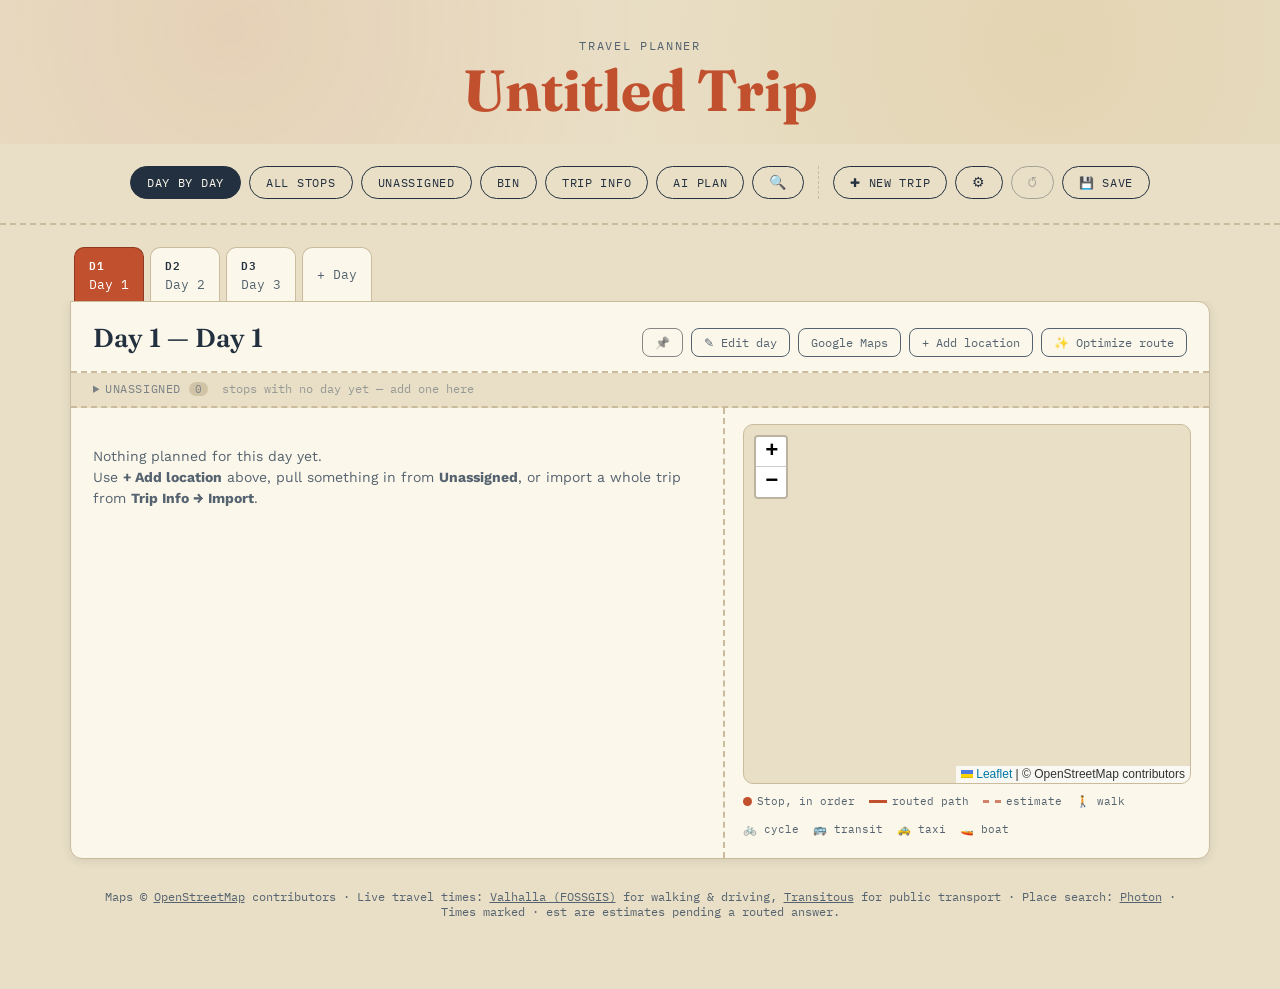
==== commit 177baa3e: "Take an address or a pasted coordinate pair for a stop's location The location and hotel forms gain " ====
--- a/index.html
+++ b/index.html
@@ -4,6 +4,32 @@
 <meta charset="UTF-8">
 <meta name="viewport" content="width=device-width, initial-scale=1.0, viewport-fit=cover">
 <title>Travel Planner</title>
+<!-- Installable app: manifest + icons. The service worker (sw.js, registered
+     by js/pwa.js) makes the installed app open and show trips offline.
+     The manifest link is added by script, not written here: on iOS, a
+     home-screen app gets storage of its own (nothing Safari saved comes
+     with it) and opens at the manifest's start_url — so an app added from a
+     shared trip has to carry that trip's #trip= in its start URL, or it
+     opens blank. There, js/pwa.js links a per-trip manifest instead; this
+     only has to keep Safari from seeing the generic one first. -->
+<script>
+  (function(){
+    var ios = /iPad|iPhone|iPod/.test(navigator.userAgent) ||
+      (navigator.platform === 'MacIntel' && navigator.maxTouchPoints > 1);
+    if(ios && /[#&]trip=[a-z0-9]{12,40}/.test(location.hash)) return;
+    var link = document.createElement('link');
+    link.rel = 'manifest';
+    link.href = 'manifest.json';
+    document.head.appendChild(link);
+  })();
+</script>
+<link rel="icon" type="image/png" sizes="192x192" href="icons/icon-192.png">
+<link rel="apple-touch-icon" href="icons/apple-touch-icon.png">
+<meta name="theme-color" content="#C1502E">
+<meta name="apple-mobile-web-app-capable" content="yes">
+<meta name="mobile-web-app-capable" content="yes">
+<meta name="apple-mobile-web-app-title" content="Travel">
+<meta name="apple-mobile-web-app-status-bar-style" content="default">
 <link rel="preconnect" href="https://fonts.googleapis.com">
 <link rel="preconnect" href="https://fonts.gstatic.com" crossorigin>
 <!-- Opening a share link runs three round-trips in sequence before the trip
@@ -75,7 +101,7 @@
        rather than as loading. -->
   <div id="trip-loading" role="status" aria-live="polite">
     <span class="spin" aria-hidden="true">◌</span>
-    <span>Opening the shared trip…</span>
+    <span id="trip-loading-text">Opening the shared trip…</span>
   </div>
 
   <section id="view-days">
@@ -112,8 +138,11 @@
     <div class="daypanel viewpanel">
       <div class="daypanel-head">
         <h2>Unassigned</h2>
-        <span class="head-hint">Stops with no day yet — drag or add them where they fit</span>
-        <button class="reset-btn" id="add-optional-btn">+ Add unassigned stop</button>
+        <span class="head-hint">Stops with no day yet — file them under your own headers, drag them into shape, add them to days when they fit</span>
+        <div class="opt-head-actions">
+          <button class="reset-btn" id="add-group-btn" title="Add a header to organise the stops below — e.g. an area, a theme, a maybe-pile">▤ New group</button>
+          <button class="reset-btn" id="add-optional-btn">+ Add stop</button>
+        </div>
       </div>
       <div id="optional-list" class="bin-list"></div>
     </div>
@@ -167,6 +196,9 @@
       <p class="modal-text" id="modal-text"></p>
       <label class="modal-notes-label" for="modal-notes">Notes</label>
       <textarea id="modal-notes" class="modal-notes" rows="3" placeholder="Quick notes for this stop — booking refs, must-try dishes, who wanted to come here…"></textarea>
+      <!-- A plain link, not a button: it opens Google Maps in a new tab (or the
+           app on a phone). The href is filled in by openModal. -->
+      <a class="reset-btn ico-btn modal-gmaps" id="modal-gmaps" target="_blank" rel="noopener"></a>
     </div>
   </div>
 </div>
@@ -193,16 +225,17 @@
         <label>Category<select id="al-cat"></select></label>
         <label>Duration (minutes)<input type="number" id="al-dur" value="60" min="5" step="5" required></label>
         <label>Fixed start time (optional — flight landing, train departure, timed entry)<input type="time" id="al-fixed"></label>
+        <label>Address or coordinates<input type="text" id="al-where" placeholder="Search an address, or paste 41.9101, 12.4983"></label>
         <p class="al-coords-status" id="al-coords-status">No coordinates yet — pick a search suggestion above, or <button type="button" class="linklike" id="al-coords-toggle">enter them manually</button>.</p>
         <div id="al-coords-wrap" class="hidden">
           <div class="al-coords">
             <label>Latitude<input type="text" id="al-lat" placeholder="e.g. 41.8986"></label>
             <label>Longitude<input type="text" id="al-lng" placeholder="e.g. 12.4769"></label>
           </div>
-          <p class="al-hint">Right-click a spot on any online map and copy the coordinates. Without them the stop still works, but won't appear on the map or in travel times.</p>
+          <p class="al-hint">Right-click a spot on any online map and copy the coordinates — a pair as copied, like (41.9101, 12.4983), can be pasted straight into either box. Without them the stop still works, but won't appear on the map or in travel times.</p>
         </div>
         <div id="al-end-wrap" class="hidden">
-          <label>Ends at (search)<input type="text" id="al-end-search" placeholder="Search the arrival station / end point…"></label>
+          <label>Ends at — search, address or coordinates<input type="text" id="al-end-search" placeholder="Search the arrival station / end point…"></label>
           <div class="al-coords">
             <label>End latitude<input type="text" id="al-endlat"></label>
             <label>End longitude<input type="text" id="al-endlng"></label>
@@ -262,6 +295,7 @@
       <form id="hotel-edit-form" class="add-location-form">
         <input type="hidden" id="he-editing" value="">
         <label>Name<input type="text" id="he-name" required></label>
+        <label>Address or coordinates<input type="text" id="he-where" placeholder="Search an address, or paste 41.9053, 12.4886"></label>
         <div class="al-coords">
           <label>Latitude<input type="text" id="he-lat" placeholder="e.g. 41.9053"></label>
           <label>Longitude<input type="text" id="he-lng" placeholder="e.g. 12.4886"></label>
--- a/css/main.css
+++ b/css/main.css
@@ -239,6 +239,7 @@
 html.trip-loading .wrap > section,
 html.trip-loading .wrap > footer{ display:none; }
 html.trip-loading .toplinks{ opacity:.45; pointer-events:none; }
+#trip-loading-text{ max-width:34em; line-height:1.6; }
 #trip-loading .spin{
   display:inline-block;
   font-size:15px;
@@ -300,6 +301,52 @@
 .toplinks button:disabled{opacity:.35; cursor:default;}
 #cloud-chip{border-color:var(--accent); color:var(--accent-dark);}
 #cloud-chip.bad{border-color:var(--danger); color:var(--danger);}
+
+/* ---------- Installed app: offline, view-only, update notices ----------
+   html.view-only = a shared trip with no connection (js/pwa.js). Edit
+   controls stay where they are — so the page keeps its shape and done /
+   hidden states still read — but are dimmed and can't be pressed. Anything
+   reached another way is caught by the save guard in js/app.js. */
+html.view-only :is(#add-location-btn, #edit-day-btn, #pin-day-btn, #optimize-order, #add-hotel-btn,
+  .done-btn, .hide-btn, .bin-btn, .move-to-day, .mode-opt,
+  #modal-done, #modal-hide, #modal-edit, #modal-bin,
+  .check-add, .check-tick, .check-del, .ic-edit, .og-add, .og-rename, .og-del,
+  #cloud-create, #cloud-duplicate, #cloud-empty, #cloud-delete, #allow-rearrange){
+  opacity:.45; pointer-events:none;
+}
+html.view-only .modal-notes{ border-style:solid; background:transparent; }
+
+.app-banner{
+  position:fixed; z-index:120;
+  left:50%; transform:translateX(-50%);
+  bottom:calc(16px + env(safe-area-inset-bottom));
+  width:min(560px, calc(100% - 32px));
+  display:flex; align-items:center; gap:10px;
+  padding:10px 10px 10px 16px;
+  background:var(--paper-card); color:var(--ink);
+  border:1px solid var(--accent); border-radius:10px;
+  box-shadow:0 6px 24px rgba(0,0,0,.18);
+  font-size:14px;
+}
+.app-banner > span{ flex:1; min-width:0; }
+.app-banner .reset-btn{ border-color:var(--accent); color:var(--accent-dark); font-weight:500; }
+.app-banner-x{
+  background:none; border:none; color:var(--ink-soft);
+  font-size:15px; width:36px; height:36px; cursor:pointer; border-radius:8px;
+}
+.app-toast{
+  position:fixed; z-index:121;
+  left:50%; transform:translate(-50%, 12px);
+  bottom:calc(16px + env(safe-area-inset-bottom));
+  max-width:calc(100% - 32px);
+  padding:9px 14px; border-radius:8px;
+  background:var(--ink); color:var(--paper-card);
+  font-size:13.5px; line-height:1.4; text-align:center;
+  opacity:0; pointer-events:none;
+  transition:opacity .2s, transform .2s;
+}
+.app-toast.show{ opacity:1; transform:translate(-50%, 0); }
+@media (prefers-reduced-motion: reduce){ .app-toast{ transition:none; } }
 
 /* ---------- Share & sync ---------- */
 .cloud-state{
@@ -373,6 +420,7 @@
 }
 .daytab .d-num{font-weight:600;color:var(--ink);}
 .daytab .d-date{color:var(--ink-soft); opacity:.85;}
+.daytab .d-pin{font-size:10px; line-height:1;}
 .daytab .d-title{
   max-width:100%;
   min-width:0;
@@ -448,6 +496,9 @@
 }
 .reset-btn:hover{border-color:var(--ink);color:var(--ink);}
 .reset-btn.danger{border-color:var(--danger); color:var(--danger);}
+.pin-day-btn{filter:grayscale(1); opacity:.75;}
+.pin-day-btn:hover{filter:none; opacity:1;}
+.pin-day-btn.active{filter:none; opacity:1; border-color:var(--accent); color:var(--accent-dark); font-weight:500;}
 .reset-btn.danger:hover{background:var(--danger); color:#fff;}
 
 .hotel-toggle{
@@ -551,10 +602,8 @@
   transition:transform .12s, box-shadow .12s;
   cursor:pointer;
 }
-.stop-card.dragging{opacity:.35;}
-.stop-card.drop-before, .all-row.drop-before{box-shadow: inset 0 3px 0 var(--gold);}
-.stop-card.drop-after, .all-row.drop-after{box-shadow: inset 0 -3px 0 var(--gold);}
-.all-row.dragging{opacity:.35;}
+.stop-card.drop-before, .all-row.drop-before, .opt-card.drop-before{box-shadow: inset 0 3px 0 var(--gold);}
+.stop-card.drop-after, .all-row.drop-after, .opt-card.drop-after{box-shadow: inset 0 -3px 0 var(--gold);}
 .all-day-head.drop-target{background:var(--accent-tint); border-radius:6px;}
 .stop-card.travel-row{background:var(--paper);border-style:dashed;}
 
@@ -590,6 +639,7 @@
 
 .manage-row{
   display:flex; align-items:center; gap:6px;
+  flex-wrap:wrap;
   margin-top:8px;
 }
 .move-to-day{
@@ -708,7 +758,11 @@
   padding:12px; margin-bottom:8px; flex-wrap:wrap;
 }
 .bin-row .stop-illustration{background:linear-gradient(155deg, var(--gold), color-mix(in srgb, var(--gold) 55%, #000));}
-.bin-row .manage-row{margin-top:0;}
+/* The text column claims a real flex BASIS (not the default 0): the row now
+   wraps the controls onto their own line as the panel narrows, instead of
+   letting a wide <select> squeeze the name and description to a sliver. */
+.bin-row .stop-main{flex:1 1 230px;}
+.bin-row > .manage-row{margin-top:0; margin-left:auto; flex:0 1 auto; justify-content:flex-end;}
 .restore-to-day{
   font-family:'IBM Plex Mono', monospace;
   font-size:11px;
@@ -717,6 +771,9 @@
   border:1px solid var(--line);
   background:var(--card);
   color:var(--ink-soft);
+  min-width:0;
+  max-width:210px;
+  text-overflow:ellipsis;
 }
 .restore-btn{
   font-family:'IBM Plex Mono', monospace;
@@ -729,6 +786,167 @@
   cursor:pointer;
 }
 .restore-btn:hover{border-color:var(--ink);}
+
+/* =========================================================
+   UNASSIGNED PAGE
+   Stops filed under user-made group headers. Each card is a
+   flex pair: a wrapping inner row (icon · text · controls —
+   the controls take their own line as the panel narrows, so
+   the day <select> can never squeeze the text) and a
+   full-height drag rail on the right edge that is easy to
+   hit at any width.
+   ========================================================= */
+.opt-head-actions{display:flex; gap:8px; flex-wrap:wrap;}
+.opt-page-empty{padding:20px 22px; color:var(--ink-soft); font-size:14px; line-height:1.55; max-width:640px;}
+
+.opt-card{
+  display:flex;
+  align-items:stretch;
+  background:var(--card);
+  border:1px solid var(--line);
+  border-radius:10px;
+  margin-bottom:8px;
+  cursor:pointer;
+}
+.opt-inner{
+  flex:1;
+  min-width:0;
+  display:flex;
+  flex-wrap:wrap;
+  align-items:center;
+  gap:8px 12px;
+  padding:10px 6px 10px 12px;
+}
+.opt-card .stop-illustration{
+  width:46px; height:46px; font-size:19px;
+  background:linear-gradient(155deg, var(--gold), color-mix(in srgb, var(--gold) 55%, #000));
+}
+.opt-card .stop-main{flex:1 1 230px; min-width:0;}
+.opt-card .stop-name{font-size:15.5px; margin:0 0 2px;}
+.opt-card .stop-desc{
+  margin:0;
+  display:-webkit-box; -webkit-line-clamp:2; -webkit-box-orient:vertical; overflow:hidden;
+}
+.opt-card .tag-row{margin-top:4px; align-items:center;}
+.opt-note{font-size:11.5px; color:var(--ink-soft); font-style:italic; overflow-wrap:anywhere;}
+.sug-chip{border-color:var(--gold); color:var(--gold);}
+.group-chip{border-color:var(--accent); color:var(--accent-dark);}
+.opt-card .manage-row{margin:0 0 0 auto; flex:0 1 auto; justify-content:flex-end;}
+.opt-card .restore-to-day{max-width:180px;}
+/* Files the stop under a group without a drag — the dashed border pairs it
+   with the dashed group headers, apart from the solid day select. */
+.opt-group-pick{
+  font-family:'IBM Plex Mono', monospace;
+  font-size:11px;
+  padding:4px 6px;
+  border-radius:6px;
+  border:1px dashed var(--line);
+  background:var(--card);
+  color:var(--ink-soft);
+  min-width:0;
+  max-width:150px;
+  text-overflow:ellipsis;
+  cursor:pointer;
+}
+.opt-group-pick:hover{border-color:var(--accent); color:var(--accent-dark);}
+.opt-card > .drag-handle{
+  align-self:stretch;
+  height:auto;
+  min-height:44px;
+  width:38px;
+  border-left:1px dashed var(--line);
+  border-radius:0 9px 9px 0;
+}
+.opt-card.done{opacity:.62;}
+.opt-card.done .stop-name{text-decoration:line-through;}
+
+/* ---------- group sections ---------- */
+.opt-group{margin-bottom:16px; border-radius:8px;}
+.opt-group.drop-before{box-shadow: 0 -3px 0 var(--gold);}
+.opt-group.drop-after{box-shadow: 0 3px 0 var(--gold);}
+.og-head{
+  display:flex;
+  align-items:center;
+  gap:8px;
+  font-family:'Fraunces', serif;
+  font-weight:600;
+  font-size:16.5px;
+  color:var(--ink);
+  padding:6px 4px 6px 2px;
+  border-bottom:1px dashed var(--line);
+  margin-bottom:10px;
+  border-radius:6px 6px 0 0;
+  cursor:pointer;
+  user-select:none;
+  -webkit-user-select:none;
+}
+.og-head:hover{background:var(--paper);}
+.og-head.og-pool{color:var(--ink-soft);}
+.og-grip{
+  cursor:grab;
+  color:var(--ink-soft);
+  width:28px; min-height:34px;
+  display:flex; align-items:center; justify-content:center;
+  border-radius:6px;
+  font-size:14px;
+  touch-action:none;
+  -webkit-touch-callout:none;
+}
+.og-grip:hover{background:var(--paper-card); color:var(--ink);}
+.og-grip:active{cursor:grabbing;}
+.og-caret{font-size:11px; color:var(--ink-soft); transition:transform .15s; flex:none;}
+.opt-group.collapsed .og-caret{transform:rotate(-90deg);}
+.opt-group.collapsed .og-body{display:none;}
+.opt-group.collapsed .og-head{border-bottom-style:solid; margin-bottom:2px;}
+.og-title{overflow-wrap:anywhere; min-width:0;}
+.og-count{
+  font-family:'IBM Plex Mono', monospace;
+  font-size:10.5px;
+  background:var(--gold); color:#fff;
+  border-radius:999px;
+  padding:1px 7px;
+  flex:none;
+}
+.og-count.zero{background:var(--line); color:var(--ink-soft);}
+.og-actions{margin-left:auto; display:flex; gap:6px; flex:none;}
+.og-btn{
+  font-family:'Work Sans', sans-serif;
+  font-size:12.5px;
+  line-height:1;
+  min-width:32px; min-height:32px;
+  border:1px solid var(--line);
+  border-radius:6px;
+  background:var(--card);
+  color:var(--ink-soft);
+  cursor:pointer;
+}
+.og-btn:hover{border-color:var(--ink); color:var(--ink);}
+.og-del:hover{background:#f4d9d9; border-color:#c0645f; color:var(--danger);}
+.og-rename-input{
+  font-family:'Fraunces', serif;
+  font-weight:600;
+  font-size:16px;
+  flex:1 1 120px;
+  min-width:0;
+  padding:3px 9px;
+  border:1px solid var(--accent);
+  border-radius:6px;
+  background:var(--card);
+  color:var(--ink);
+}
+.og-empty{
+  font-size:12.5px;
+  color:var(--ink-soft);
+  border:1px dashed var(--line);
+  border-radius:9px;
+  padding:16px 14px;
+  text-align:center;
+  margin:0 0 8px;
+}
+.og-head.drop-target, .og-body.drop-target, .og-body.drop-target .og-empty{
+  background:var(--accent-tint);
+  border-radius:8px;
+}
 
 .add-location-form{ display:flex; flex-direction:column; gap:12px; margin-top:14px; }
 .add-location-form label{
@@ -1058,12 +1276,33 @@
   clip:rect(0,0,0,0); white-space:nowrap; border:0;
 }
 
-.stop-card.touch-dragging{
-  opacity:.5;
-  box-shadow:0 6px 18px rgba(0,0,0,.28);
-  transform:scale(1.02);
-}
-.drag-handle{ touch-action:none; }
+/* =========================================================
+   POINTER DRAG (see beginCardDrag in js/ui.js)
+   The ghost is a clone of the lifted card riding under the
+   pointer; the original stays in place, dimmed, until the
+   drop lands. These sit late in the file so position:fixed
+   beats the card's own position:relative on the clone.
+   ========================================================= */
+.drag-ghost{
+  position:fixed !important;
+  left:0; top:0;
+  z-index:4000;
+  pointer-events:none;
+  opacity:.93;
+  box-shadow:0 14px 30px rgba(0,0,0,.28);
+  will-change:transform;
+  margin:0;
+  max-height:40vh;          /* a dragged group section shows its top, not a wall */
+  overflow:hidden;
+  border-radius:10px;
+}
+.drag-source{opacity:.4;}
+body.drag-active{cursor:grabbing;}
+body.drag-active *{cursor:grabbing !important;}
+.daytab.drop-target{background:var(--accent-tint); box-shadow:inset 0 0 0 2px var(--accent);}
+.schedule.drop-target{background:var(--accent-tint); border-radius:8px;}
+.unassigned-tray.drop-target{background:var(--accent-tint);}
+.drag-handle{ touch-action:none; -webkit-touch-callout:none; }
 
 /* =========================================================
    DESKTOP REFINEMENTS
@@ -1165,6 +1404,11 @@
   #cloud-chip[data-state="connecting"]::before{ content:'◌'; }
   #cloud-chip[data-state="note"]::before{ content:'↻'; }
   #cloud-chip[data-state="error"]::before{ content:'⚠'; }
+  /* Offline keeps a word: a lone glyph wouldn't say why editing stopped. */
+  #cloud-chip[data-state="offline"]{ font-size:0; }
+  #cloud-chip[data-state="offline"]::before{ content:'⊘ Offline'; font-size:12px; white-space:nowrap; }
+  /* Notices sit above the fixed bottom tab bar. */
+  .app-banner, .app-toast{ bottom:calc(72px + env(safe-area-inset-bottom)); }
 
   /* --- Bottom view bar: fixed, five thumb-size slots, icon over label --- */
   .tl-views{
@@ -1365,13 +1609,12 @@
   .view-switch button.active{ background:var(--ink); color:var(--paper-card); border-color:var(--ink); }
   .daypanel-body.show-map .schedule{ display:none; }
   .daypanel-body.show-list .mappanel{ display:none; }
-  #map{ min-height:60vh; min-height:62dvh; }
+  /* #map, .stop-name, .stop-desc and .stop-controls live in the MOBILE
+     LAST-WORD block at the END of this file — their base rules sit later
+     than this block, so declared here they lose the tie and never apply. */
 
   .stop-card{ padding:12px 10px; gap:10px; align-items:flex-start; }
   .stop-illustration{ width:46px; height:46px; font-size:19px; }
-  .stop-name{ font-size:16px; }
-  .stop-desc{ font-size:13.5px; }
-  .stop-controls{ gap:6px; }
   .stop-controls .drag-handle{ font-size:22px; width:44px; min-height:44px; }
   .stop-number{ width:26px; height:26px; font-size:12.5px; }
 
@@ -1386,22 +1629,28 @@
 
   .bin-list{ padding:12px 12px 20px; }
   .bin-row{ align-items:flex-start; }
-  .bin-row .manage-row{ width:100%; }
-  .bin-row .restore-to-day{ flex:1 1 auto; min-height:40px; }
+  .bin-row .manage-row{ width:100%; margin-left:0; justify-content:flex-start; }
+  .bin-row .restore-to-day{ flex:1 1 auto; min-height:40px; max-width:none; }
   .bin-row .restore-btn{ min-height:40px; padding:8px 16px; }
+
+  /* Unassigned page on a phone: the controls take a full line of their own,
+     the drag rail widens to a thumb, group buttons reach touch size. */
+  .opt-inner{ padding:10px 2px 10px 10px; }
+  .opt-card .manage-row{ width:100%; margin-left:0; justify-content:flex-start; }
+  .opt-card .restore-to-day{ flex:1 1 120px; max-width:none; min-height:40px; font-size:12px; }
+  .opt-card .opt-group-pick{ flex:1 1 100%; max-width:none; min-height:40px; font-size:12px; }
+  .opt-card .restore-btn{ min-height:40px; padding:8px 16px; }
+  .opt-card > .drag-handle{ width:44px; font-size:20px; }
+  .og-btn{ min-width:40px; min-height:40px; font-size:14px; }
+  .og-grip{ min-height:44px; width:34px; }
+  .og-head{ gap:6px; }
 
   /* Trip Info / checklist mobile rules live in the LAST-WORD block at the end
      of this file — their base rules sit later than this block. */
 
-  .modal-overlay{ padding:0; align-items:flex-end; }
-  /* overscroll-behavior stops the sheet's scroll chaining into the page
-     (the iOS rubber-band behind an open sheet); dvh tracks the real
-     viewport under Safari's collapsing toolbars. */
-  .modal-overlay, .modal-box{ overscroll-behavior:contain; }
-  .modal-box{ max-height:92vh; max-height:92dvh; border-radius:16px 16px 0 0; }
-  .modal-photo{ height:200px; border-radius:16px 16px 0 0; }
-  .modal-content{ padding:18px 18px max(30px, calc(18px + env(safe-area-inset-bottom))); }
-  .modal-title{ font-size:22px; }
+  /* The bottom-sheet rules for .modal-overlay / -box / -photo / -content /
+     -title live in the MOBILE LAST-WORD block at the END of this file, for
+     the same reason: every one of their base rules sits later than this. */
   /* Four one-word actions share the row evenly, so they stay on one line even
      on the narrowest phone rather than wrapping into a second row. */
   #modal-overlay .modal-actions{ gap:6px; flex-wrap:nowrap; }
@@ -1441,7 +1690,7 @@
   .al-coords{ grid-template-columns:1fr; }
   .map-legend{ gap:8px; font-size:10.5px; }
   .daypanel-head h2{ font-size:19px; }
-  .stop-desc{ font-size:13px; }
+  /* .stop-desc's narrow-phone size is in the LAST-WORD block at the end. */
 }
 
 .stop-main{flex:1;min-width:0;}
@@ -1478,6 +1727,7 @@
 
 .stop-controls{
   flex:none;
+  align-self:stretch;   /* the drag rail runs the card's full height — easy to hit */
   display:flex;
   flex-direction:column;
   align-items:center;
@@ -1495,6 +1745,8 @@
   user-select:none;
   -webkit-user-select:none;
 }
+.stop-card .stop-controls .drag-handle{flex:1; height:auto;}
+.all-row .drag-handle{min-width:36px;}
 .drag-handle:hover{background:var(--paper-card);color:var(--ink);}
 .drag-handle:active{cursor:grabbing;}
 .drag-handle:focus-visible{outline:2px solid var(--gold);outline-offset:1px;}
@@ -1606,6 +1858,15 @@
   border-radius:10px;
   padding:16px 18px 18px;
 }
+/* Info page: the room-wide "allow rearranging stops" switch. With it off,
+   html.stops-locked hides every reorder grip, so nothing can be picked up. */
+.lock-toggle{display:flex; align-items:flex-start; gap:12px; cursor:pointer;}
+.lock-toggle input{flex:none; width:18px; height:18px; margin:2px 0 0; accent-color:var(--accent); cursor:pointer;}
+.lock-text{display:flex; flex-direction:column; gap:3px; font-size:14px;}
+.lock-sub{font-size:13px; color:var(--ink-soft); line-height:1.45;}
+.stops-locked .drag-handle,
+.stops-locked .og-grip{display:none;}
+.stops-locked .daytab{cursor:pointer;}
 .infocard h3{
   font-family:'Fraunces', serif;
   font-size:16px;
@@ -1978,6 +2239,12 @@
 /* The stop detail modal's actions sit above the description instead of after
    it, so they carry a bottom margin rather than a top one. */
 #modal-overlay .modal-actions{margin:0 0 16px;}
+/* Open-in-Google-Maps sits at the foot of the detail modal, full width. */
+.modal-gmaps{
+  display:flex; justify-content:center;
+  margin-top:16px; padding:10px 12px;
+  text-decoration:none;
+}
 
 /* ---------- Google Maps route picker ---------- */
 /* The box is a flex column so a long day scrolls INSIDE the list: the
@@ -2121,6 +2388,35 @@
   .gmaps-list{ max-height:none; }
   #gmaps-overlay .modal-actions{ margin-top:12px; }
   #gmaps-open{ width:100%; min-height:48px; font-size:13px; }
+
+  /* Modals as bottom sheets. A phone has no room for a box floating in the
+     middle of a dimmed screen: the sheet takes the full width, anchors to the
+     bottom edge where a thumb is, and squares off its lower corners against
+     it. The photo and the type step down to match the narrower column.
+     overscroll-behavior stops the sheet's scroll chaining into the page (the
+     iOS rubber-band behind an open sheet); dvh tracks the real viewport under
+     Safari's collapsing toolbars. */
+  .modal-overlay{ padding:0; align-items:flex-end; }
+  .modal-overlay, .modal-box{ overscroll-behavior:contain; }
+  .modal-box{ max-height:92vh; max-height:92dvh; border-radius:16px 16px 0 0; }
+  .modal-photo{ height:200px; border-radius:16px 16px 0 0; }
+  .modal-content{ padding:18px 18px max(30px, calc(18px + env(safe-area-inset-bottom))); }
+  .modal-title{ font-size:22px; }
+
+  /* The map pane is a view of its own on a phone, reached by its own switch —
+     so it takes the screen rather than the desktop layout's fixed 360px. */
+  #map{ min-height:60vh; min-height:62dvh; }
+
+  /* Card typography and the breathing room between a card's controls. */
+  .stop-name{ font-size:16px; }
+  .stop-desc{ font-size:13.5px; }
+  .stop-controls{ gap:6px; }
+}
+
+/* Narrow phones, same last-word reasoning — must stay after the block above
+   so it wins the tie with it, as the mid-file 560px block does with 860px. */
+@media (max-width: 560px){
+  .stop-desc{ font-size:13px; }
 }
 
 /* Paper gets no navigation chrome: A4/Letter page widths match the ≤860px
@@ -2132,3 +2428,37 @@
   .daytabs-nav{ display:none !important; }
   .wrap{ padding-bottom:0; }
 }
+
+/* Stop numbers double as the phone's reorder control (the slot picker). On
+   a desktop they stay inert labels — the grip does the moving there. */
+button.stop-number{ border:none; padding:0; cursor:default; pointer-events:none; }
+@media (max-width: 860px){
+  button.stop-number{
+    pointer-events:auto; cursor:pointer;
+    /* a 26px disc, but a 44px touch target */
+    position:relative;
+    /* a soft halo marks it as something to tap, not just a label */
+    box-shadow:0 0 0 3px var(--accent-tint);
+  }
+  button.stop-number::after{ content:''; position:absolute; inset:-9px; }
+  button.stop-number:focus-visible{ outline:2px solid var(--gold); outline-offset:2px; }
+  /* The number replaces the finger drag on a phone — the grip goes. */
+  .stop-card .stop-controls{ display:none; }
+
+  #slot-sheet .sheet-panel{ max-height:70vh; max-height:70dvh; }
+  .slot-head{
+    margin:0 4px 6px; font-size:14px; color:var(--ink-soft);
+    overflow:hidden; text-overflow:ellipsis; white-space:nowrap;
+  }
+  .slot-head b{ color:var(--ink); }
+  .slot-list{
+    display:flex; flex-direction:column; gap:2px;
+    overflow-y:auto; overscroll-behavior:contain; min-height:0;
+  }
+  .sheet-panel .slot-opt{ flex:none; }
+  .slot-opt .stop-number{ align-self:center; }
+  .slot-name{ flex:1; min-width:0; overflow:hidden; text-overflow:ellipsis; white-space:nowrap; }
+  .slot-meta{ flex:none; font-family:'IBM Plex Mono', monospace; font-size:12px; color:var(--ink-soft); }
+  .sheet-panel .slot-opt.current{ background:var(--accent-tint); color:var(--accent-dark); font-weight:600; cursor:default; }
+  .sheet-panel .slot-opt:disabled{ opacity:1; }
+}
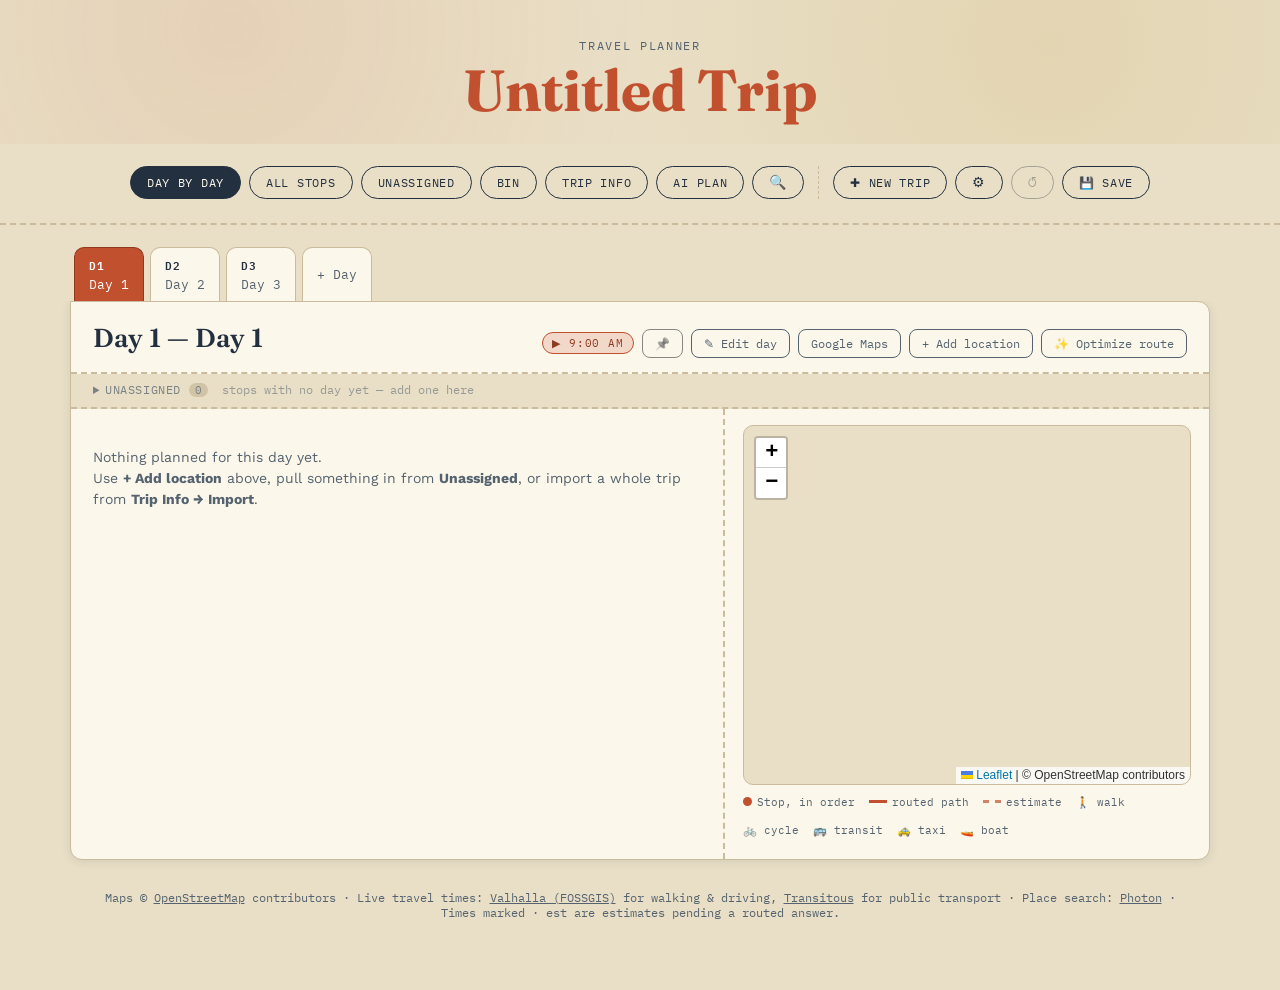
==== commit 5ece2e09: "Swipeable meal options: several places per food stop A food stop can carry other places for the same" ====
--- a/index.html
+++ b/index.html
@@ -184,6 +184,9 @@
       <div class="modal-time-row" id="modal-time-row"></div>
       <h3 class="modal-title" id="modal-title"></h3>
       <div class="modal-tags" id="modal-tags"></div>
+      <!-- Meal options: which place this is, flick to another, add or drop one.
+           Filled in by paintModalOptions; empty for anything but a food stop. -->
+      <div class="modal-options" id="modal-options"></div>
       <!-- What you came here to do sits in reach, under the title — the
            description reads below it. Labels and icons are filled in by
            openModal / paintModalDone / paintModalHide. -->
@@ -220,11 +223,14 @@
       <h3 class="modal-title" id="al-heading">Add a location</h3>
       <form id="add-location-form" class="add-location-form">
         <input type="hidden" id="al-editing" value="">
+        <!-- Set when the form adds another place to a meal (see paintModalOptions):
+             the slot's day, category and fixed time aren't the place's to change. -->
+        <input type="hidden" id="al-option-of" value="">
         <label>Name<input type="text" id="al-name" required></label>
-        <label>Day<select id="al-day"></select></label>
-        <label>Category<select id="al-cat"></select></label>
+        <label class="al-slot-field">Day<select id="al-day"></select></label>
+        <label class="al-slot-field">Category<select id="al-cat"></select></label>
         <label>Duration (minutes)<input type="number" id="al-dur" value="60" min="5" step="5" required></label>
-        <label>Fixed start time (optional — flight landing, train departure, timed entry)<input type="time" id="al-fixed"></label>
+        <label class="al-slot-field">Fixed start time (optional — flight landing, train departure, timed entry)<input type="time" id="al-fixed"></label>
         <label>Address or coordinates<input type="text" id="al-where" placeholder="Search an address, or paste 41.9101, 12.4983"></label>
         <p class="al-coords-status" id="al-coords-status">No coordinates yet — pick a search suggestion above, or <button type="button" class="linklike" id="al-coords-toggle">enter them manually</button>.</p>
         <div id="al-coords-wrap" class="hidden">
--- a/css/main.css
+++ b/css/main.css
@@ -484,6 +484,20 @@
   color:#fff;
   background:var(--accent);
 }
+/* The day's start time rides beside the date chip — same pill, outlined so
+   the date stays the lead. "moved" marks a day that sets off early for a
+   fixed start. */
+.day-start-tag{
+  font-family:'IBM Plex Mono', monospace;
+  font-size:11px;
+  letter-spacing:.08em;
+  padding:3px 9px;
+  border-radius:999px;
+  border:1px solid var(--accent);
+  color:var(--accent-dark);
+  background:var(--accent-tint);
+}
+.day-start-tag.moved{border-color:var(--gold); color:var(--gold);}
 .reset-btn{
   font-family:'IBM Plex Mono', monospace;
   font-size:12px;
@@ -1555,7 +1569,7 @@
     gap:8px;
     align-items:center;
   }
-  .daypanel-head .day-date-tag{ flex:0 0 auto; }
+  .daypanel-head .day-date-tag, .daypanel-head .day-start-tag{ flex:0 0 auto; }
   /* Compact action buttons: size to their label and wrap, instead of a
      two-per-row grid that ate three rows of screen. */
   .reset-btn{ min-height:40px; padding:8px 11px; flex:0 1 auto; font-size:11.5px; }
@@ -2086,6 +2100,7 @@
   cursor:pointer;
 }
 .prompt-mode input{margin-top:2px;}
+.prompt-reply{padding-left:24px; margin-top:-4px;}
 .example-files{font-size:12.5px; color:var(--ink-soft); margin:12px 0 0;}
 .example-files a{color:var(--accent-dark);}
 .prompt-area{
@@ -2462,3 +2477,70 @@
   .sheet-panel .slot-opt.current{ background:var(--accent-tint); color:var(--accent-dark); font-weight:600; cursor:default; }
   .sheet-panel .slot-opt:disabled{ opacity:1; }
 }
+
+/* =========================================================
+   MEAL OPTIONS
+   A food stop with several candidate places shows them as a
+   horizontal scroll-snap strip inside its card: the place in
+   view fills the card, the next one peeks in at the right edge
+   to say there's more. Settling on a place chooses it (see
+   wireOptionCarousel). The slot's own controls — move, tick,
+   eye, bin — sit under the strip and act on the whole slot.
+   ========================================================= */
+.stop-card.has-options .stop-main{ min-width:0; }
+.opt-viewport{
+  position:relative;            /* slides' offsetLeft is measured from here */
+  display:flex;
+  gap:10px;
+  overflow-x:auto;
+  overflow-y:hidden;
+  scroll-snap-type:x mandatory;
+  overscroll-behavior-x:contain;
+  scrollbar-width:none;
+  -webkit-overflow-scrolling:touch;
+}
+.opt-viewport::-webkit-scrollbar{ display:none; }
+.opt-slide{
+  flex:0 0 calc(100% - 36px);
+  min-width:0;
+  display:flex;
+  gap:12px;
+  scroll-snap-align:start;
+  transition:opacity .18s;
+}
+.opt-slide:not(.shown){ opacity:.45; cursor:pointer; }
+.opt-face{ flex:1; min-width:0; }
+.opt-nav{
+  display:flex; align-items:center; gap:8px;
+  margin-top:6px;
+  font-family:'IBM Plex Mono', monospace;
+  font-size:11px;
+  color:var(--ink-soft);
+}
+.opt-dots{ display:inline-flex; gap:5px; }
+.opt-dot{ width:6px; height:6px; border-radius:50%; background:var(--line); transition:background .18s; }
+.opt-dot.on{ background:var(--accent); }
+.opt-arrow{
+  font-size:15px; line-height:1;
+  width:28px; height:24px;
+  border:1px solid var(--line);
+  border-radius:6px;
+  background:var(--card);
+  color:var(--ink-soft);
+  cursor:pointer;
+}
+.opt-arrow:hover{ background:var(--accent-tint); border-color:var(--accent); }
+@media (max-width: 860px){
+  .opt-slide{ gap:10px; flex-basis:calc(100% - 30px); }
+  .opt-arrow{ width:36px; height:32px; }
+}
+
+.modal-options{ display:flex; flex-wrap:wrap; align-items:center; gap:8px; margin:-4px 0 12px; }
+.modal-options:empty{ display:none; }
+.mo-switch{
+  display:inline-flex; align-items:center; gap:6px;
+  font-family:'IBM Plex Mono', monospace; font-size:12px; color:var(--ink-soft);
+}
+.mo-arrow{ padding:4px 10px; font-size:14px; line-height:1; }
+.mo-arrow:disabled{ opacity:.35; cursor:default; }
+.mo-add, .mo-remove{ padding:5px 10px; font-size:11.5px; }
